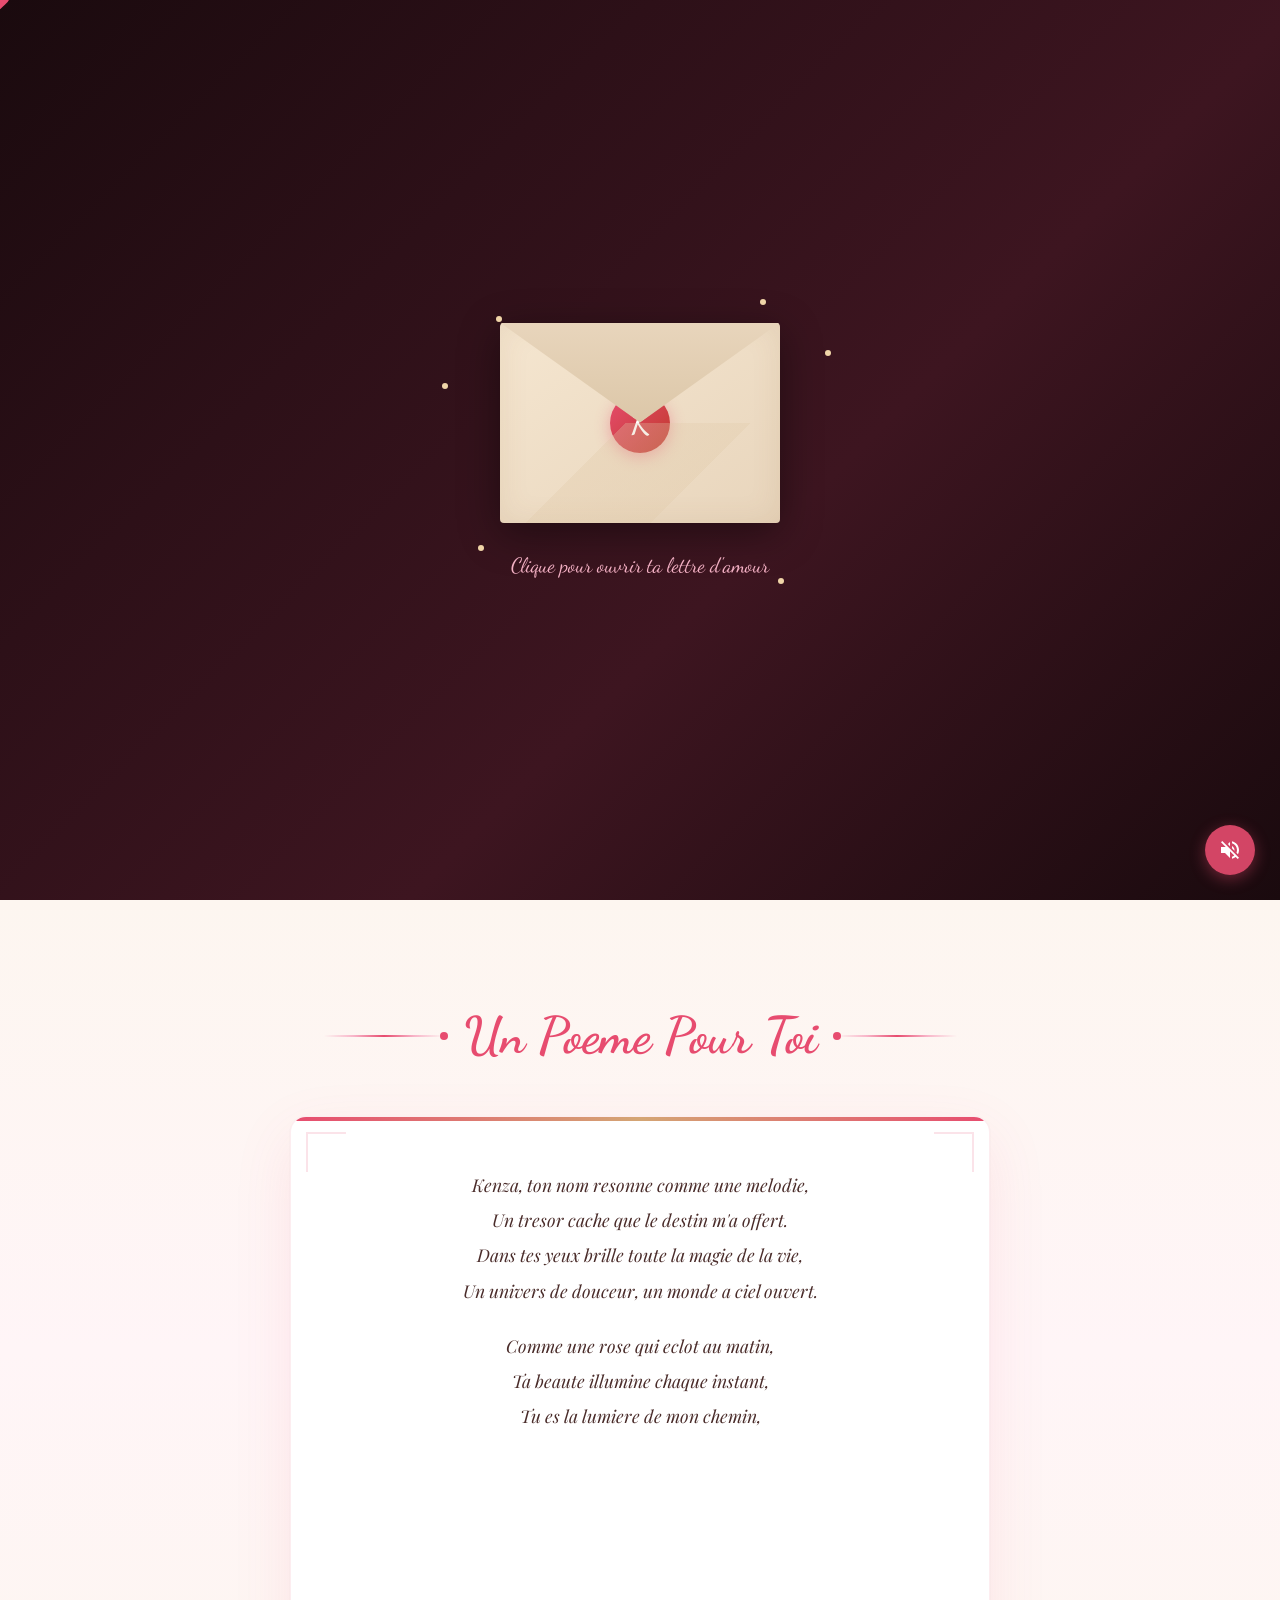
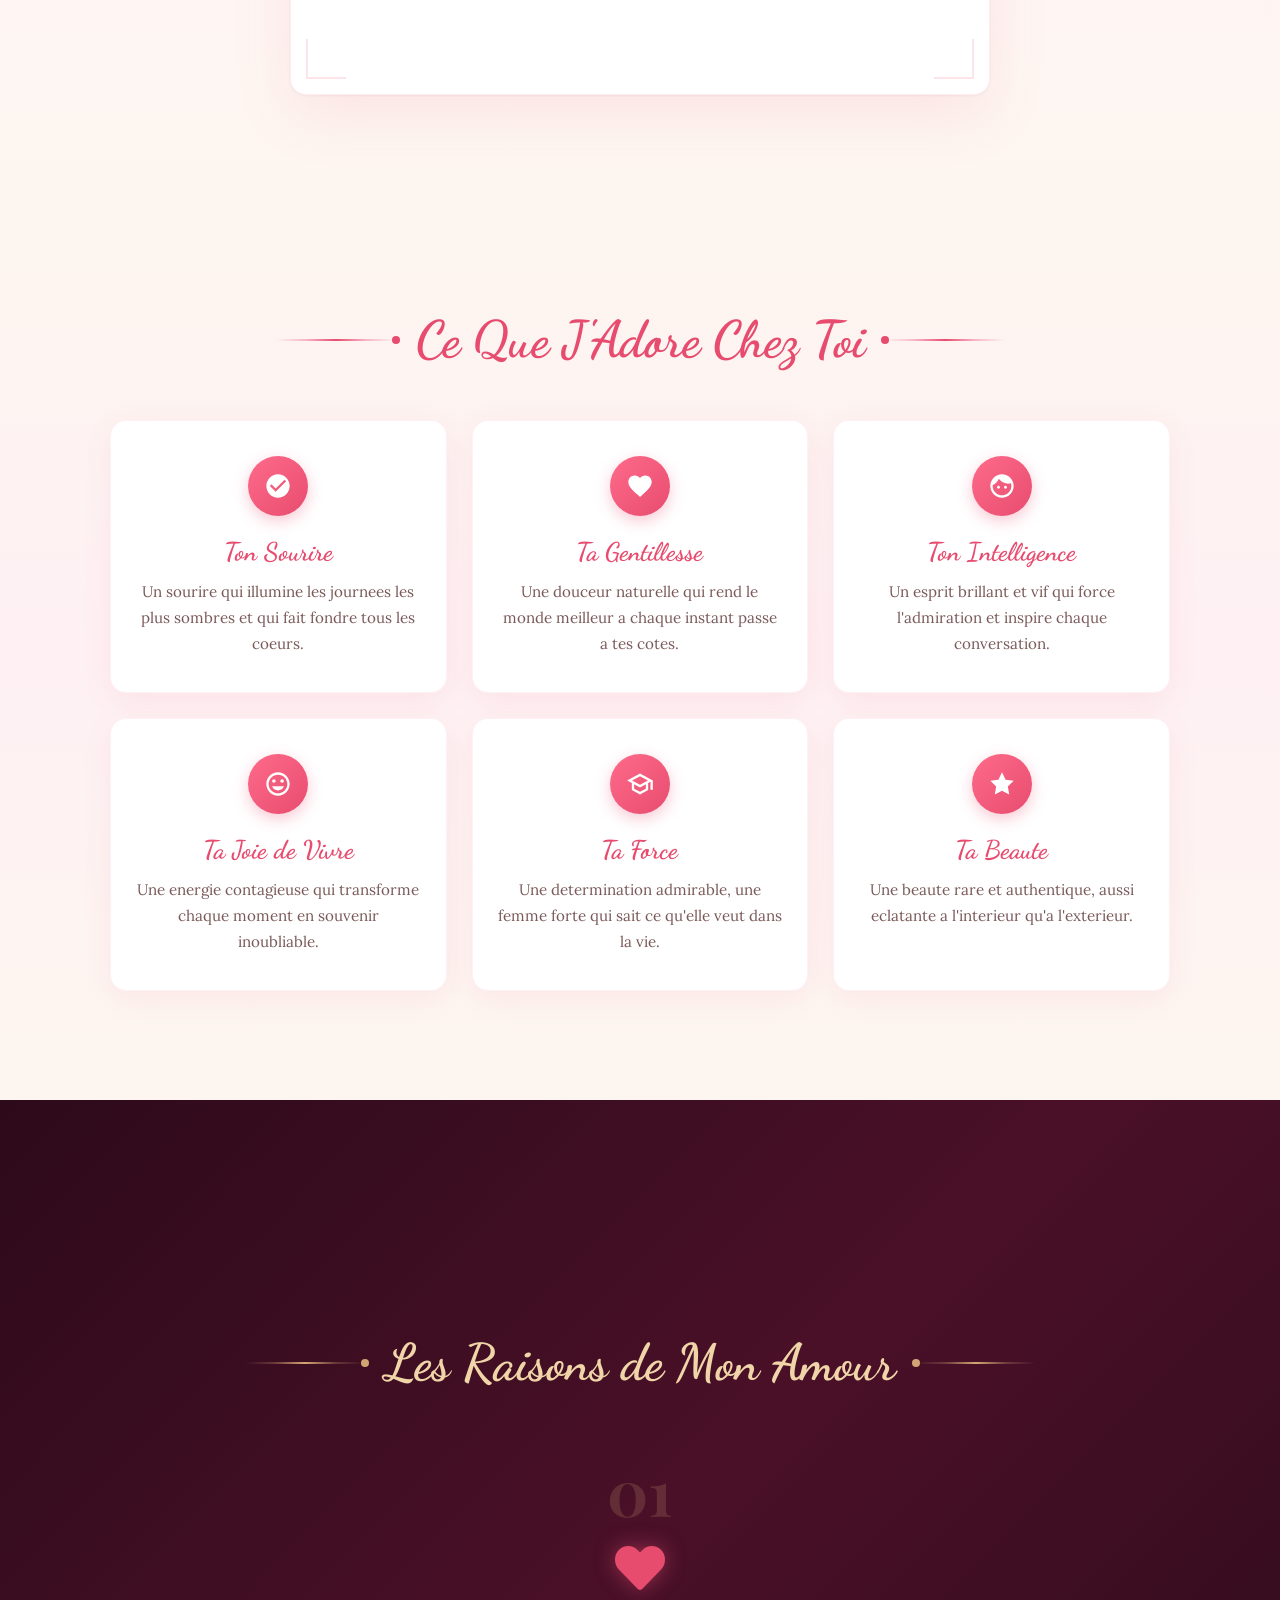
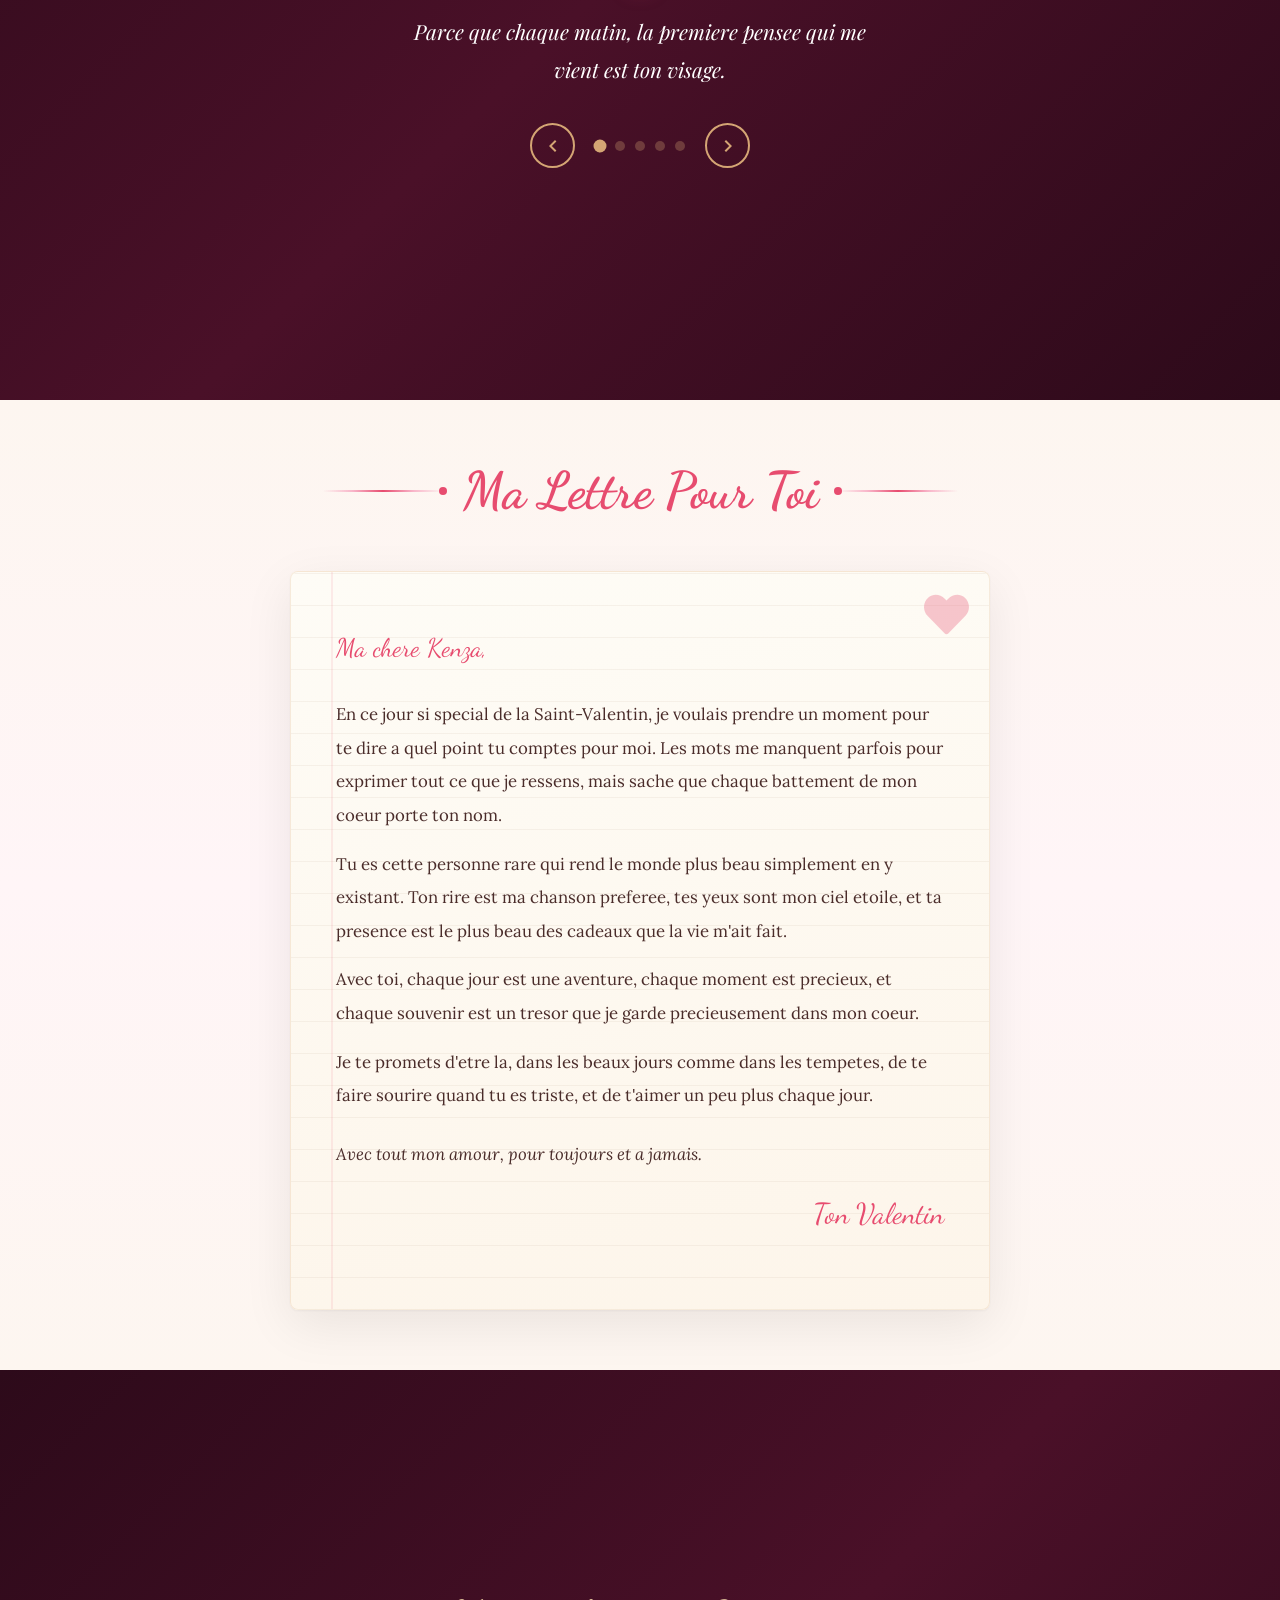
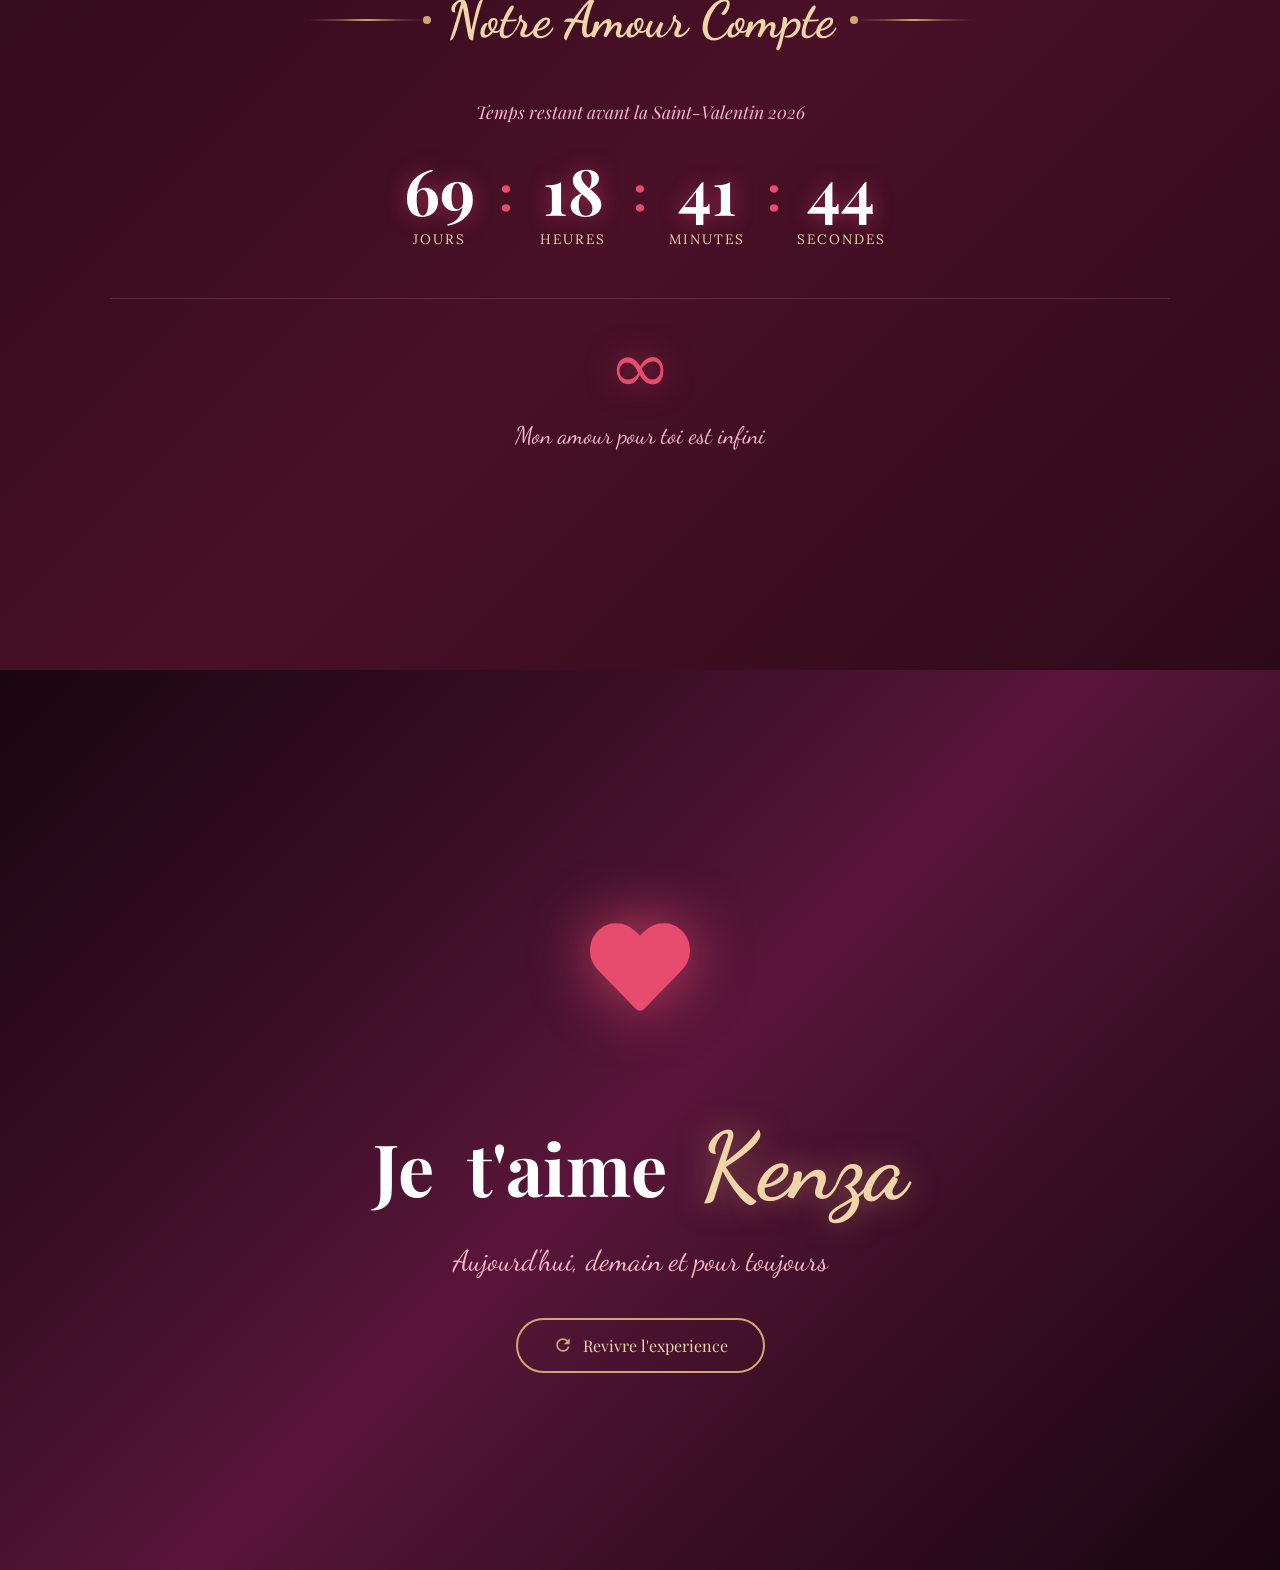
==== index.html @ 22035351 "feat: create Valentine's Day website dedicated to Kenza Complete interactive romantic website with 7" ====
<!DOCTYPE html>
<html lang="fr">
<head>
    <meta charset="UTF-8">
    <meta name="viewport" content="width=device-width, initial-scale=1.0">
    <title>Pour Toi, Kenza - Joyeuse Saint-Valentin</title>
    <link rel="preconnect" href="https://fonts.googleapis.com">
    <link rel="preconnect" href="https://fonts.gstatic.com" crossorigin>
    <link href="https://fonts.googleapis.com/css2?family=Dancing+Script:wght@400;500;600;700&family=Playfair+Display:ital,wght@0,400;0,600;0,700;1,400;1,600&family=Lora:ital,wght@0,400;0,500;1,400;1,500&display=swap" rel="stylesheet">
    <link rel="stylesheet" href="styles.css">
</head>
<body>
    <!-- Curseur coeur personnalise -->
    <div id="cursor-heart" class="cursor-heart"></div>

    <!-- Particules de coeurs flottants -->
    <canvas id="hearts-canvas"></canvas>

    <!-- Petales de roses -->
    <div id="petals-container"></div>

    <!-- Ecran d'ouverture - Enveloppe -->
    <section id="envelope-screen" class="screen active">
        <div class="envelope-wrapper">
            <div class="envelope">
                <div class="envelope-flap"></div>
                <div class="envelope-body">
                    <div class="letter-preview">
                        <span class="letter-k">K</span>
                    </div>
                </div>
            </div>
            <p class="envelope-text">Clique pour ouvrir ta lettre d'amour</p>
            <div class="sparkle-container">
                <div class="sparkle s1"></div>
                <div class="sparkle s2"></div>
                <div class="sparkle s3"></div>
                <div class="sparkle s4"></div>
                <div class="sparkle s5"></div>
                <div class="sparkle s6"></div>
            </div>
        </div>
    </section>

    <!-- Section Hero -->
    <section id="hero" class="screen">
        <div class="hero-overlay"></div>
        <div class="hero-content">
            <div class="heart-frame">
                <div class="heart-border pulse-heart">
                    <svg viewBox="0 0 512 512" class="heart-svg">
                        <path d="M462.3 62.6C407.5 15.9 326 24.3 275.7 76.2L256 96.5l-19.7-20.3C186.1 24.3 104.5 15.9 49.7 62.6c-62.8 53.6-66.1 149.8-9.9 207.9l193.5 199.8c12.5 12.9 32.8 12.9 45.3 0l193.5-199.8c56.3-58.1 53-154.3-9.8-207.9z"/>
                    </svg>
                </div>
            </div>
            <h1 class="hero-title">
                <span class="title-line line-1">Joyeuse</span>
                <span class="title-line line-2">Saint-Valentin</span>
            </h1>
            <h2 class="hero-subtitle shimmer-text">Kenza</h2>
            <p class="hero-date">14 Fevrier</p>
            <div class="scroll-indicator">
                <div class="scroll-arrow"></div>
                <span>Decouvre ton cadeau</span>
            </div>
        </div>
    </section>

    <!-- Section Poeme -->
    <section id="poem" class="screen">
        <div class="section-bg poem-bg"></div>
        <div class="container">
            <div class="section-header">
                <div class="decorative-line left"></div>
                <h2 class="section-title">Un Poeme Pour Toi</h2>
                <div class="decorative-line right"></div>
            </div>
            <div class="poem-card reveal-on-scroll">
                <div class="poem-decoration top-left"></div>
                <div class="poem-decoration top-right"></div>
                <div class="poem-content">
                    <p class="poem-line" data-delay="0">Kenza, ton nom resonne comme une melodie,</p>
                    <p class="poem-line" data-delay="200">Un tresor cache que le destin m'a offert.</p>
                    <p class="poem-line" data-delay="400">Dans tes yeux brille toute la magie de la vie,</p>
                    <p class="poem-line" data-delay="600">Un univers de douceur, un monde a ciel ouvert.</p>
                    <br>
                    <p class="poem-line" data-delay="800">Comme une rose qui eclot au matin,</p>
                    <p class="poem-line" data-delay="1000">Ta beaute illumine chaque instant,</p>
                    <p class="poem-line" data-delay="1200">Tu es la lumiere de mon chemin,</p>
                    <p class="poem-line" data-delay="1400">Mon etoile, mon soleil, mon firmament.</p>
                    <br>
                    <p class="poem-line" data-delay="1600">En ce jour de la Saint-Valentin,</p>
                    <p class="poem-line" data-delay="1800">Je veux te dire avec tout mon coeur :</p>
                    <p class="poem-line" data-delay="2000">Tu es la plus belle de mes destins,</p>
                    <p class="poem-line signature" data-delay="2200">Kenza, tu es mon bonheur.</p>
                </div>
                <div class="poem-decoration bottom-left"></div>
                <div class="poem-decoration bottom-right"></div>
            </div>
        </div>
    </section>

    <!-- Section Qualites -->
    <section id="qualities" class="screen">
        <div class="section-bg qualities-bg"></div>
        <div class="container">
            <div class="section-header">
                <div class="decorative-line left"></div>
                <h2 class="section-title">Ce Que J'Adore Chez Toi</h2>
                <div class="decorative-line right"></div>
            </div>
            <div class="qualities-grid">
                <div class="quality-card reveal-on-scroll" data-delay="0">
                    <div class="quality-icon">
                        <svg viewBox="0 0 24 24"><path d="M12 2C6.48 2 2 6.48 2 12s4.48 10 10 10 10-4.48 10-10S17.52 2 12 2zm-2 15l-5-5 1.41-1.41L10 14.17l7.59-7.59L19 8l-9 9z"/></svg>
                    </div>
                    <h3>Ton Sourire</h3>
                    <p>Un sourire qui illumine les journees les plus sombres et qui fait fondre tous les coeurs.</p>
                </div>
                <div class="quality-card reveal-on-scroll" data-delay="150">
                    <div class="quality-icon">
                        <svg viewBox="0 0 24 24"><path d="M12 21.35l-1.45-1.32C5.4 15.36 2 12.28 2 8.5 2 5.42 4.42 3 7.5 3c1.74 0 3.41.81 4.5 2.09C13.09 3.81 14.76 3 16.5 3 19.58 3 22 5.42 22 8.5c0 3.78-3.4 6.86-8.55 11.54L12 21.35z"/></svg>
                    </div>
                    <h3>Ta Gentillesse</h3>
                    <p>Une douceur naturelle qui rend le monde meilleur a chaque instant passe a tes cotes.</p>
                </div>
                <div class="quality-card reveal-on-scroll" data-delay="300">
                    <div class="quality-icon">
                        <svg viewBox="0 0 24 24"><path d="M9 11.75c-.69 0-1.25.56-1.25 1.25s.56 1.25 1.25 1.25 1.25-.56 1.25-1.25-.56-1.25-1.25-1.25zm6 0c-.69 0-1.25.56-1.25 1.25s.56 1.25 1.25 1.25 1.25-.56 1.25-1.25-.56-1.25-1.25-1.25zM12 2C6.48 2 2 6.48 2 12s4.48 10 10 10 10-4.48 10-10S17.52 2 12 2zm0 18c-4.41 0-8-3.59-8-8 0-.29.02-.58.05-.86 2.36-1.05 4.23-2.98 5.21-5.37C11.07 8.33 14.05 10 17.42 10c.78 0 1.53-.09 2.25-.26.21.71.33 1.47.33 2.26 0 4.41-3.59 8-8 8z"/></svg>
                    </div>
                    <h3>Ton Intelligence</h3>
                    <p>Un esprit brillant et vif qui force l'admiration et inspire chaque conversation.</p>
                </div>
                <div class="quality-card reveal-on-scroll" data-delay="450">
                    <div class="quality-icon">
                        <svg viewBox="0 0 24 24"><path d="M11.99 2C6.47 2 2 6.48 2 12s4.47 10 9.99 10C17.52 22 22 17.52 22 12S17.52 2 11.99 2zM12 20c-4.42 0-8-3.58-8-8s3.58-8 8-8 8 3.58 8 8-3.58 8-8 8zm3.5-9c.83 0 1.5-.67 1.5-1.5S16.33 8 15.5 8 14 8.67 14 9.5s.67 1.5 1.5 1.5zm-7 0c.83 0 1.5-.67 1.5-1.5S9.33 8 8.5 8 7 8.67 7 9.5 7.67 11 8.5 11zm3.5 6.5c2.33 0 4.31-1.46 5.11-3.5H6.89c.8 2.04 2.78 3.5 5.11 3.5z"/></svg>
                    </div>
                    <h3>Ta Joie de Vivre</h3>
                    <p>Une energie contagieuse qui transforme chaque moment en souvenir inoubliable.</p>
                </div>
                <div class="quality-card reveal-on-scroll" data-delay="600">
                    <div class="quality-icon">
                        <svg viewBox="0 0 24 24"><path d="M12 3L1 9l4 2.18v6L12 21l7-3.82v-6l2-1.09V17h2V9L12 3zm6.82 6L12 12.72 5.18 9 12 5.28 18.82 9zM17 15.99l-5 2.73-5-2.73v-3.72L12 15l5-2.73v3.72z"/></svg>
                    </div>
                    <h3>Ta Force</h3>
                    <p>Une determination admirable, une femme forte qui sait ce qu'elle veut dans la vie.</p>
                </div>
                <div class="quality-card reveal-on-scroll" data-delay="750">
                    <div class="quality-icon">
                        <svg viewBox="0 0 24 24"><path d="M12 2l3.09 6.26L22 9.27l-5 4.87 1.18 6.88L12 17.77l-6.18 3.25L7 14.14 2 9.27l6.91-1.01L12 2z"/></svg>
                    </div>
                    <h3>Ta Beaute</h3>
                    <p>Une beaute rare et authentique, aussi eclatante a l'interieur qu'a l'exterieur.</p>
                </div>
            </div>
        </div>
    </section>

    <!-- Section Timeline / Notre Histoire -->
    <section id="timeline" class="screen">
        <div class="section-bg timeline-bg"></div>
        <div class="container">
            <div class="section-header">
                <div class="decorative-line left"></div>
                <h2 class="section-title">Les Raisons de Mon Amour</h2>
                <div class="decorative-line right"></div>
            </div>
            <div class="reasons-carousel">
                <div class="reason-slide active" data-index="0">
                    <div class="reason-number">01</div>
                    <div class="reason-heart">
                        <svg viewBox="0 0 512 512"><path d="M462.3 62.6C407.5 15.9 326 24.3 275.7 76.2L256 96.5l-19.7-20.3C186.1 24.3 104.5 15.9 49.7 62.6c-62.8 53.6-66.1 149.8-9.9 207.9l193.5 199.8c12.5 12.9 32.8 12.9 45.3 0l193.5-199.8c56.3-58.1 53-154.3-9.8-207.9z"/></svg>
                    </div>
                    <p class="reason-text">Parce que chaque matin, la premiere pensee qui me vient est ton visage.</p>
                </div>
                <div class="reason-slide" data-index="1">
                    <div class="reason-number">02</div>
                    <div class="reason-heart">
                        <svg viewBox="0 0 512 512"><path d="M462.3 62.6C407.5 15.9 326 24.3 275.7 76.2L256 96.5l-19.7-20.3C186.1 24.3 104.5 15.9 49.7 62.6c-62.8 53.6-66.1 149.8-9.9 207.9l193.5 199.8c12.5 12.9 32.8 12.9 45.3 0l193.5-199.8c56.3-58.1 53-154.3-9.8-207.9z"/></svg>
                    </div>
                    <p class="reason-text">Parce que ta voix est la plus belle melodie que mes oreilles aient jamais entendue.</p>
                </div>
                <div class="reason-slide" data-index="2">
                    <div class="reason-number">03</div>
                    <div class="reason-heart">
                        <svg viewBox="0 0 512 512"><path d="M462.3 62.6C407.5 15.9 326 24.3 275.7 76.2L256 96.5l-19.7-20.3C186.1 24.3 104.5 15.9 49.7 62.6c-62.8 53.6-66.1 149.8-9.9 207.9l193.5 199.8c12.5 12.9 32.8 12.9 45.3 0l193.5-199.8c56.3-58.1 53-154.3-9.8-207.9z"/></svg>
                    </div>
                    <p class="reason-text">Parce que tu me rends meilleur chaque jour, sans meme le savoir.</p>
                </div>
                <div class="reason-slide" data-index="3">
                    <div class="reason-number">04</div>
                    <div class="reason-heart">
                        <svg viewBox="0 0 512 512"><path d="M462.3 62.6C407.5 15.9 326 24.3 275.7 76.2L256 96.5l-19.7-20.3C186.1 24.3 104.5 15.9 49.7 62.6c-62.8 53.6-66.1 149.8-9.9 207.9l193.5 199.8c12.5 12.9 32.8 12.9 45.3 0l193.5-199.8c56.3-58.1 53-154.3-9.8-207.9z"/></svg>
                    </div>
                    <p class="reason-text">Parce que dans un monde de milliards de personnes, mon coeur t'a choisie, toi.</p>
                </div>
                <div class="reason-slide" data-index="4">
                    <div class="reason-number">05</div>
                    <div class="reason-heart">
                        <svg viewBox="0 0 512 512"><path d="M462.3 62.6C407.5 15.9 326 24.3 275.7 76.2L256 96.5l-19.7-20.3C186.1 24.3 104.5 15.9 49.7 62.6c-62.8 53.6-66.1 149.8-9.9 207.9l193.5 199.8c12.5 12.9 32.8 12.9 45.3 0l193.5-199.8c56.3-58.1 53-154.3-9.8-207.9z"/></svg>
                    </div>
                    <p class="reason-text">Parce que l'eternite ne serait pas assez longue pour t'aimer autant que tu le merites.</p>
                </div>
            </div>
            <div class="carousel-controls">
                <button class="carousel-btn prev" aria-label="Precedent">
                    <svg viewBox="0 0 24 24"><path d="M15.41 7.41L14 6l-6 6 6 6 1.41-1.41L10.83 12z"/></svg>
                </button>
                <div class="carousel-dots">
                    <span class="dot active" data-index="0"></span>
                    <span class="dot" data-index="1"></span>
                    <span class="dot" data-index="2"></span>
                    <span class="dot" data-index="3"></span>
                    <span class="dot" data-index="4"></span>
                </div>
                <button class="carousel-btn next" aria-label="Suivant">
                    <svg viewBox="0 0 24 24"><path d="M10 6L8.59 7.41 13.17 12l-4.58 4.59L10 18l6-6z"/></svg>
                </button>
            </div>
        </div>
    </section>

    <!-- Section Lettre d'amour -->
    <section id="love-letter" class="screen">
        <div class="section-bg letter-bg"></div>
        <div class="container">
            <div class="section-header">
                <div class="decorative-line left"></div>
                <h2 class="section-title">Ma Lettre Pour Toi</h2>
                <div class="decorative-line right"></div>
            </div>
            <div class="letter-card reveal-on-scroll">
                <div class="letter-stamp">
                    <svg viewBox="0 0 512 512"><path d="M462.3 62.6C407.5 15.9 326 24.3 275.7 76.2L256 96.5l-19.7-20.3C186.1 24.3 104.5 15.9 49.7 62.6c-62.8 53.6-66.1 149.8-9.9 207.9l193.5 199.8c12.5 12.9 32.8 12.9 45.3 0l193.5-199.8c56.3-58.1 53-154.3-9.8-207.9z"/></svg>
                </div>
                <div class="letter-content">
                    <p class="letter-greeting">Ma chere Kenza,</p>
                    <p>En ce jour si special de la Saint-Valentin, je voulais prendre un moment pour te dire a quel point tu comptes pour moi. Les mots me manquent parfois pour exprimer tout ce que je ressens, mais sache que chaque battement de mon coeur porte ton nom.</p>
                    <p>Tu es cette personne rare qui rend le monde plus beau simplement en y existant. Ton rire est ma chanson preferee, tes yeux sont mon ciel etoile, et ta presence est le plus beau des cadeaux que la vie m'ait fait.</p>
                    <p>Avec toi, chaque jour est une aventure, chaque moment est precieux, et chaque souvenir est un tresor que je garde precieusement dans mon coeur.</p>
                    <p>Je te promets d'etre la, dans les beaux jours comme dans les tempetes, de te faire sourire quand tu es triste, et de t'aimer un peu plus chaque jour.</p>
                    <p class="letter-closing">Avec tout mon amour, pour toujours et a jamais.</p>
                    <p class="letter-signature">Ton Valentin</p>
                </div>
            </div>
        </div>
    </section>

    <!-- Section Compteur -->
    <section id="countdown" class="screen">
        <div class="section-bg countdown-bg"></div>
        <div class="container">
            <div class="section-header">
                <div class="decorative-line left"></div>
                <h2 class="section-title">Notre Amour Compte</h2>
                <div class="decorative-line right"></div>
            </div>
            <div class="countdown-wrapper reveal-on-scroll">
                <p class="countdown-label">Temps restant avant la Saint-Valentin 2026</p>
                <div class="countdown-timer">
                    <div class="countdown-item">
                        <span class="countdown-value" id="days">00</span>
                        <span class="countdown-unit">Jours</span>
                    </div>
                    <div class="countdown-separator">:</div>
                    <div class="countdown-item">
                        <span class="countdown-value" id="hours">00</span>
                        <span class="countdown-unit">Heures</span>
                    </div>
                    <div class="countdown-separator">:</div>
                    <div class="countdown-item">
                        <span class="countdown-value" id="minutes">00</span>
                        <span class="countdown-unit">Minutes</span>
                    </div>
                    <div class="countdown-separator">:</div>
                    <div class="countdown-item">
                        <span class="countdown-value" id="seconds">00</span>
                        <span class="countdown-unit">Secondes</span>
                    </div>
                </div>
                <div class="infinity-love">
                    <span class="infinity-symbol">&infin;</span>
                    <p>Mon amour pour toi est infini</p>
                </div>
            </div>
        </div>
    </section>

    <!-- Section Message Final -->
    <section id="final" class="screen">
        <div class="section-bg final-bg"></div>
        <div class="container">
            <div class="final-content">
                <div class="giant-heart-animation">
                    <div class="heart-ring ring-1"></div>
                    <div class="heart-ring ring-2"></div>
                    <div class="heart-ring ring-3"></div>
                    <div class="central-heart">
                        <svg viewBox="0 0 512 512"><path d="M462.3 62.6C407.5 15.9 326 24.3 275.7 76.2L256 96.5l-19.7-20.3C186.1 24.3 104.5 15.9 49.7 62.6c-62.8 53.6-66.1 149.8-9.9 207.9l193.5 199.8c12.5 12.9 32.8 12.9 45.3 0l193.5-199.8c56.3-58.1 53-154.3-9.8-207.9z"/></svg>
                    </div>
                </div>
                <h2 class="final-title">
                    <span class="word-by-word">Je</span>
                    <span class="word-by-word">t'aime</span>
                    <span class="word-by-word kenza-name">Kenza</span>
                </h2>
                <p class="final-subtitle">Aujourd'hui, demain et pour toujours</p>
                <button class="restart-btn" id="restart-btn">
                    <svg viewBox="0 0 24 24"><path d="M17.65 6.35C16.2 4.9 14.21 4 12 4c-4.42 0-7.99 3.58-7.99 8s3.57 8 7.99 8c3.73 0 6.84-2.55 7.73-6h-2.08c-.82 2.33-3.04 4-5.65 4-3.31 0-6-2.69-6-6s2.69-6 6-6c1.66 0 3.14.69 4.22 1.78L13 11h7V4l-2.35 2.35z"/></svg>
                    Revivre l'experience
                </button>
            </div>
        </div>
    </section>

    <!-- Navigation laterale -->
    <nav class="side-nav" id="side-nav">
        <a href="#hero" class="nav-dot active" data-section="hero" title="Accueil"></a>
        <a href="#poem" class="nav-dot" data-section="poem" title="Poeme"></a>
        <a href="#qualities" class="nav-dot" data-section="qualities" title="Qualites"></a>
        <a href="#timeline" class="nav-dot" data-section="timeline" title="Raisons"></a>
        <a href="#love-letter" class="nav-dot" data-section="love-letter" title="Lettre"></a>
        <a href="#countdown" class="nav-dot" data-section="countdown" title="Compteur"></a>
        <a href="#final" class="nav-dot" data-section="final" title="Final"></a>
    </nav>

    <!-- Bouton musique -->
    <button class="music-toggle" id="music-toggle" title="Activer/Desactiver la musique">
        <svg class="music-on" viewBox="0 0 24 24"><path d="M3 9v6h4l5 5V4L7 9H3zm13.5 3c0-1.77-1.02-3.29-2.5-4.03v8.05c1.48-.73 2.5-2.25 2.5-4.02zM14 3.23v2.06c2.89.86 5 3.54 5 6.71s-2.11 5.85-5 6.71v2.06c4.01-.91 7-4.49 7-8.77s-2.99-7.86-7-8.77z"/></svg>
        <svg class="music-off" viewBox="0 0 24 24"><path d="M16.5 12c0-1.77-1.02-3.29-2.5-4.03v2.21l2.45 2.45c.03-.2.05-.41.05-.63zm2.5 0c0 .94-.2 1.82-.54 2.64l1.51 1.51C20.63 14.91 21 13.5 21 12c0-4.28-2.99-7.86-7-8.77v2.06c2.89.86 5 3.54 5 6.71zM4.27 3L3 4.27 7.73 9H3v6h4l5 5v-6.73l4.25 4.25c-.67.52-1.42.93-2.25 1.18v2.06c1.38-.31 2.63-.95 3.69-1.81L19.73 21 21 19.73l-9-9L4.27 3zM12 4L9.91 6.09 12 8.18V4z"/></svg>
    </button>

    <script src="script.js"></script>
</body>
</html>
---- styles.css ----
/* ==========================================================================
   SITE SAINT-VALENTIN POUR KENZA
   Variables & Reset
   ========================================================================== */

:root {
    --primary: #e74c6f;
    --primary-dark: #c0392b;
    --primary-light: #ff6b8a;
    --secondary: #f8b4c8;
    --gold: #d4a574;
    --gold-light: #f0d5a8;
    --cream: #fdf6f0;
    --rose-white: #fff5f7;
    --dark: #2c1810;
    --text: #4a2c2a;
    --text-light: #7a5a58;

    --font-script: 'Dancing Script', cursive;
    --font-serif: 'Playfair Display', Georgia, serif;
    --font-body: 'Lora', Georgia, serif;
}

*, *::before, *::after {
    margin: 0;
    padding: 0;
    box-sizing: border-box;
}

html {
    scroll-behavior: smooth;
    font-size: 16px;
    overflow-x: hidden;
}

body {
    font-family: var(--font-body);
    color: var(--text);
    background: var(--cream);
    overflow-x: hidden;
    cursor: none;
}

/* Restaurer le curseur normal sur mobile */
@media (hover: none) {
    body { cursor: auto; }
    .cursor-heart { display: none !important; }
}

/* ==========================================================================
   Curseur Personnalise
   ========================================================================== */

.cursor-heart {
    position: fixed;
    width: 24px;
    height: 24px;
    pointer-events: none;
    z-index: 99999;
    transform: translate(-50%, -50%);
    transition: transform 0.1s ease;
}

.cursor-heart::before {
    content: '';
    position: absolute;
    width: 100%;
    height: 100%;
    background: var(--primary);
    clip-path: path('M12 21.35l-1.45-1.32C5.4 15.36 2 12.28 2 8.5 2 5.42 4.42 3 7.5 3c1.74 0 3.41.81 4.5 2.09C13.09 3.81 14.76 3 16.5 3 19.58 3 22 5.42 22 8.5c0 3.78-3.4 6.86-8.55 11.54L12 21.35z');
    transform: scale(1);
    transition: transform 0.2s ease;
}

body:active .cursor-heart::before {
    transform: scale(1.5);
}

/* ==========================================================================
   Canvas & Particles
   ========================================================================== */

#hearts-canvas {
    position: fixed;
    top: 0;
    left: 0;
    width: 100%;
    height: 100%;
    pointer-events: none;
    z-index: 1;
}

#petals-container {
    position: fixed;
    top: 0;
    left: 0;
    width: 100%;
    height: 100%;
    pointer-events: none;
    z-index: 2;
    overflow: hidden;
}

.petal {
    position: absolute;
    width: 15px;
    height: 15px;
    background: var(--primary-light);
    border-radius: 50% 0 50% 50%;
    opacity: 0.6;
    animation: petalFall linear infinite;
    transform-origin: center center;
}

@keyframes petalFall {
    0% {
        transform: translateY(-10vh) rotate(0deg) scale(1);
        opacity: 0.7;
    }
    50% {
        opacity: 0.5;
    }
    100% {
        transform: translateY(110vh) rotate(720deg) scale(0.3);
        opacity: 0;
    }
}

/* ==========================================================================
   Ecran Commun
   ========================================================================== */

.screen {
    min-height: 100vh;
    position: relative;
    display: flex;
    align-items: center;
    justify-content: center;
    overflow: hidden;
}

.container {
    max-width: 1100px;
    margin: 0 auto;
    padding: 60px 20px;
    position: relative;
    z-index: 5;
    width: 100%;
}

.section-bg {
    position: absolute;
    inset: 0;
    z-index: 0;
}

/* ==========================================================================
   Section Headers
   ========================================================================== */

.section-header {
    display: flex;
    align-items: center;
    justify-content: center;
    gap: 20px;
    margin-bottom: 50px;
}

.section-title {
    font-family: var(--font-script);
    font-size: clamp(2rem, 5vw, 3.2rem);
    color: var(--primary);
    text-align: center;
    white-space: nowrap;
}

.decorative-line {
    flex: 1;
    max-width: 120px;
    height: 2px;
    background: linear-gradient(90deg, transparent, var(--secondary), var(--primary), var(--secondary), transparent);
    position: relative;
}

.decorative-line::after {
    content: '';
    position: absolute;
    top: 50%;
    width: 8px;
    height: 8px;
    background: var(--primary);
    border-radius: 50%;
    transform: translateY(-50%);
}

.decorative-line.left::after { right: -4px; }
.decorative-line.right::after { left: -4px; }

/* ==========================================================================
   Ecran Enveloppe
   ========================================================================== */

#envelope-screen {
    background: linear-gradient(135deg, #1a0a0e 0%, #2d1018 30%, #3d1520 60%, #1a0a0e 100%);
    z-index: 100;
    transition: opacity 0.8s ease, transform 0.8s ease;
}

#envelope-screen.hide {
    opacity: 0;
    transform: scale(1.1);
    pointer-events: none;
}

.envelope-wrapper {
    position: relative;
    cursor: pointer;
    z-index: 5;
}

.envelope {
    width: 280px;
    height: 200px;
    position: relative;
    margin: 0 auto;
    perspective: 800px;
}

.envelope-body {
    width: 100%;
    height: 100%;
    background: linear-gradient(145deg, #f5e6d0, #e8d5bc);
    border-radius: 4px;
    position: relative;
    box-shadow:
        0 10px 40px rgba(0, 0, 0, 0.4),
        inset 0 0 30px rgba(139, 90, 43, 0.1);
    display: flex;
    align-items: center;
    justify-content: center;
    overflow: hidden;
}

.envelope-body::before {
    content: '';
    position: absolute;
    bottom: 0;
    left: 0;
    right: 0;
    height: 50%;
    background: linear-gradient(135deg, transparent 33%, #e0c9a8 33%, #e0c9a8 66%, transparent 66%);
    opacity: 0.3;
}

.envelope-flap {
    position: absolute;
    top: 0;
    left: 0;
    width: 100%;
    height: 50%;
    background: linear-gradient(180deg, #e8d5bc, #dcc7a8);
    clip-path: polygon(0 0, 50% 100%, 100% 0);
    transform-origin: top center;
    transition: transform 0.6s ease;
    z-index: 2;
    box-shadow: 0 2px 10px rgba(0, 0, 0, 0.1);
}

.envelope-wrapper:hover .envelope-flap {
    transform: rotateX(180deg);
}

.letter-preview {
    width: 60px;
    height: 60px;
    background: linear-gradient(135deg, var(--primary), var(--primary-dark));
    border-radius: 50%;
    display: flex;
    align-items: center;
    justify-content: center;
    box-shadow: 0 4px 15px rgba(231, 76, 111, 0.4);
    animation: letterPulse 2s ease-in-out infinite;
}

.letter-k {
    font-family: var(--font-script);
    font-size: 2rem;
    color: white;
    font-weight: 700;
}

@keyframes letterPulse {
    0%, 100% { transform: scale(1); box-shadow: 0 4px 15px rgba(231, 76, 111, 0.4); }
    50% { transform: scale(1.1); box-shadow: 0 4px 25px rgba(231, 76, 111, 0.6); }
}

.envelope-text {
    font-family: var(--font-script);
    color: var(--secondary);
    font-size: 1.3rem;
    text-align: center;
    margin-top: 30px;
    animation: textFloat 3s ease-in-out infinite;
}

@keyframes textFloat {
    0%, 100% { transform: translateY(0); opacity: 0.8; }
    50% { transform: translateY(-8px); opacity: 1; }
}

/* Sparkles autour de l'enveloppe */
.sparkle-container {
    position: absolute;
    inset: -40px;
    pointer-events: none;
}

.sparkle {
    position: absolute;
    width: 6px;
    height: 6px;
    background: var(--gold-light);
    border-radius: 50%;
    animation: sparkle 2s ease-in-out infinite;
}

.sparkle.s1 { top: 10%; left: 10%; animation-delay: 0s; }
.sparkle.s2 { top: 5%; right: 15%; animation-delay: 0.3s; }
.sparkle.s3 { bottom: 20%; left: 5%; animation-delay: 0.6s; }
.sparkle.s4 { bottom: 10%; right: 10%; animation-delay: 0.9s; }
.sparkle.s5 { top: 30%; left: -5%; animation-delay: 1.2s; }
.sparkle.s6 { top: 20%; right: -3%; animation-delay: 1.5s; }

@keyframes sparkle {
    0%, 100% { opacity: 0; transform: scale(0); }
    50% { opacity: 1; transform: scale(1.5); }
}

/* ==========================================================================
   Section Hero
   ========================================================================== */

#hero {
    background: linear-gradient(135deg, #2d0a1a 0%, #4a1028 30%, #6b1535 50%, #4a1028 70%, #2d0a1a 100%);
    display: none;
}

#hero.active {
    display: flex;
}

.hero-overlay {
    position: absolute;
    inset: 0;
    background:
        radial-gradient(ellipse at 20% 50%, rgba(231, 76, 111, 0.15) 0%, transparent 60%),
        radial-gradient(ellipse at 80% 50%, rgba(248, 180, 200, 0.1) 0%, transparent 60%),
        radial-gradient(ellipse at 50% 100%, rgba(212, 165, 116, 0.1) 0%, transparent 50%);
}

.hero-content {
    text-align: center;
    position: relative;
    z-index: 5;
    padding: 20px;
}

.heart-frame {
    margin-bottom: 30px;
}

.heart-border {
    width: 100px;
    height: 100px;
    margin: 0 auto;
    animation: heartBeat 1.5s ease-in-out infinite;
}

.heart-svg {
    width: 100%;
    height: 100%;
    fill: var(--primary);
    filter: drop-shadow(0 0 20px rgba(231, 76, 111, 0.6));
}

@keyframes heartBeat {
    0%, 100% { transform: scale(1); }
    15% { transform: scale(1.15); }
    30% { transform: scale(1); }
    45% { transform: scale(1.1); }
    60% { transform: scale(1); }
}

.hero-title {
    font-family: var(--font-serif);
    margin-bottom: 15px;
}

.title-line {
    display: block;
    color: white;
    opacity: 0;
    animation: fadeSlideUp 1s ease forwards;
}

.line-1 {
    font-size: clamp(1.8rem, 5vw, 3rem);
    font-weight: 400;
    font-style: italic;
    letter-spacing: 3px;
    animation-delay: 0.3s;
}

.line-2 {
    font-size: clamp(2.5rem, 7vw, 4.5rem);
    font-weight: 700;
    background: linear-gradient(135deg, #fff, #ffd4e0, #fff);
    -webkit-background-clip: text;
    -webkit-text-fill-color: transparent;
    background-clip: text;
    animation-delay: 0.6s;
}

@keyframes fadeSlideUp {
    0% { opacity: 0; transform: translateY(30px); }
    100% { opacity: 1; transform: translateY(0); }
}

.hero-subtitle {
    font-family: var(--font-script);
    font-size: clamp(3rem, 8vw, 5.5rem);
    color: var(--gold-light);
    margin-bottom: 10px;
    opacity: 0;
    animation: fadeSlideUp 1s ease 0.9s forwards;
    text-shadow: 0 0 30px rgba(212, 165, 116, 0.5);
}

.shimmer-text {
    background: linear-gradient(
        120deg,
        var(--gold) 0%,
        var(--gold-light) 20%,
        #fff 40%,
        var(--gold-light) 60%,
        var(--gold) 80%,
        var(--gold-light) 100%
    );
    background-size: 200% 100%;
    -webkit-background-clip: text;
    -webkit-text-fill-color: transparent;
    background-clip: text;
    animation: fadeSlideUp 1s ease 0.9s forwards, shimmer 3s linear infinite 1.9s;
}

@keyframes shimmer {
    0% { background-position: 200% 0; }
    100% { background-position: -200% 0; }
}

.hero-date {
    font-family: var(--font-serif);
    font-size: 1.1rem;
    color: var(--secondary);
    letter-spacing: 5px;
    text-transform: uppercase;
    opacity: 0;
    animation: fadeSlideUp 1s ease 1.2s forwards;
}

.scroll-indicator {
    margin-top: 50px;
    opacity: 0;
    animation: fadeSlideUp 1s ease 1.5s forwards;
}

.scroll-arrow {
    width: 30px;
    height: 30px;
    border-right: 2px solid var(--secondary);
    border-bottom: 2px solid var(--secondary);
    transform: rotate(45deg);
    margin: 0 auto 15px;
    animation: scrollBounce 2s ease-in-out infinite;
}

@keyframes scrollBounce {
    0%, 100% { transform: rotate(45deg) translateY(0); opacity: 0.5; }
    50% { transform: rotate(45deg) translateY(10px); opacity: 1; }
}

.scroll-indicator span {
    font-family: var(--font-script);
    color: var(--secondary);
    font-size: 1.1rem;
    opacity: 0.7;
}

/* ==========================================================================
   Section Poeme
   ========================================================================== */

#poem {
    background: linear-gradient(180deg, var(--cream) 0%, var(--rose-white) 50%, var(--cream) 100%);
}

.poem-card {
    max-width: 700px;
    margin: 0 auto;
    background: white;
    border-radius: 16px;
    padding: 50px 40px;
    position: relative;
    box-shadow:
        0 20px 60px rgba(231, 76, 111, 0.1),
        0 1px 3px rgba(0, 0, 0, 0.05);
    border: 1px solid rgba(231, 76, 111, 0.1);
    overflow: hidden;
}

.poem-card::before {
    content: '';
    position: absolute;
    top: 0;
    left: 0;
    right: 0;
    height: 4px;
    background: linear-gradient(90deg, var(--primary), var(--gold), var(--primary));
}

.poem-decoration {
    position: absolute;
    width: 60px;
    height: 60px;
    opacity: 0.15;
}

.poem-decoration::before, .poem-decoration::after {
    content: '';
    position: absolute;
    background: var(--primary);
}

.poem-decoration.top-left { top: 15px; left: 15px; }
.poem-decoration.top-right { top: 15px; right: 15px; transform: scaleX(-1); }
.poem-decoration.bottom-left { bottom: 15px; left: 15px; transform: scaleY(-1); }
.poem-decoration.bottom-right { bottom: 15px; right: 15px; transform: scale(-1); }

.poem-decoration::before {
    width: 40px;
    height: 2px;
    top: 0;
    left: 0;
}

.poem-decoration::after {
    width: 2px;
    height: 40px;
    top: 0;
    left: 0;
}

.poem-content {
    text-align: center;
}

.poem-line {
    font-family: var(--font-serif);
    font-size: 1.1rem;
    line-height: 2;
    color: var(--text);
    font-style: italic;
    opacity: 0;
    transform: translateY(15px);
    transition: opacity 0.8s ease, transform 0.8s ease;
}

.poem-line.visible {
    opacity: 1;
    transform: translateY(0);
}

.poem-line.signature {
    font-family: var(--font-script);
    font-size: 1.4rem;
    color: var(--primary);
    font-style: normal;
    margin-top: 5px;
}

/* ==========================================================================
   Section Qualites
   ========================================================================== */

#qualities {
    background: linear-gradient(180deg, var(--cream) 0%, #fef0f3 50%, var(--cream) 100%);
}

.qualities-grid {
    display: grid;
    grid-template-columns: repeat(auto-fit, minmax(300px, 1fr));
    gap: 25px;
}

.quality-card {
    background: white;
    border-radius: 16px;
    padding: 35px 25px;
    text-align: center;
    position: relative;
    overflow: hidden;
    box-shadow: 0 8px 30px rgba(231, 76, 111, 0.08);
    border: 1px solid rgba(231, 76, 111, 0.08);
    transition: transform 0.4s ease, box-shadow 0.4s ease;
    opacity: 0;
    transform: translateY(30px);
}

.quality-card.visible {
    opacity: 1;
    transform: translateY(0);
}

.quality-card:hover {
    transform: translateY(-8px);
    box-shadow: 0 15px 40px rgba(231, 76, 111, 0.15);
}

.quality-card::before {
    content: '';
    position: absolute;
    top: 0;
    left: 0;
    right: 0;
    height: 3px;
    background: linear-gradient(90deg, var(--primary), var(--gold));
    transform: scaleX(0);
    transition: transform 0.4s ease;
}

.quality-card:hover::before {
    transform: scaleX(1);
}

.quality-icon {
    width: 60px;
    height: 60px;
    margin: 0 auto 20px;
    background: linear-gradient(135deg, var(--primary-light), var(--primary));
    border-radius: 50%;
    display: flex;
    align-items: center;
    justify-content: center;
    box-shadow: 0 5px 15px rgba(231, 76, 111, 0.3);
}

.quality-icon svg {
    width: 28px;
    height: 28px;
    fill: white;
}

.quality-card h3 {
    font-family: var(--font-script);
    font-size: 1.6rem;
    color: var(--primary);
    margin-bottom: 12px;
}

.quality-card p {
    font-size: 0.95rem;
    line-height: 1.7;
    color: var(--text-light);
}

/* ==========================================================================
   Section Carousel / Raisons
   ========================================================================== */

#timeline {
    background: linear-gradient(135deg, #2d0a1a 0%, #4a1028 50%, #2d0a1a 100%);
}

#timeline .section-title {
    color: var(--gold-light);
}

#timeline .decorative-line {
    background: linear-gradient(90deg, transparent, rgba(212, 165, 116, 0.3), var(--gold), rgba(212, 165, 116, 0.3), transparent);
}

#timeline .decorative-line::after {
    background: var(--gold);
}

.reasons-carousel {
    position: relative;
    max-width: 600px;
    margin: 0 auto 30px;
    min-height: 250px;
}

.reason-slide {
    position: absolute;
    inset: 0;
    display: flex;
    flex-direction: column;
    align-items: center;
    justify-content: center;
    text-align: center;
    padding: 30px;
    opacity: 0;
    transform: translateX(60px);
    transition: opacity 0.6s ease, transform 0.6s ease;
    pointer-events: none;
}

.reason-slide.active {
    opacity: 1;
    transform: translateX(0);
    pointer-events: auto;
}

.reason-slide.exit-left {
    opacity: 0;
    transform: translateX(-60px);
}

.reason-number {
    font-family: var(--font-serif);
    font-size: 4rem;
    font-weight: 700;
    color: rgba(212, 165, 116, 0.2);
    margin-bottom: 10px;
}

.reason-heart {
    width: 50px;
    height: 50px;
    margin-bottom: 20px;
    animation: heartBeat 1.5s ease-in-out infinite;
}

.reason-heart svg {
    width: 100%;
    height: 100%;
    fill: var(--primary);
    filter: drop-shadow(0 0 10px rgba(231, 76, 111, 0.5));
}

.reason-text {
    font-family: var(--font-serif);
    font-size: 1.3rem;
    color: white;
    font-style: italic;
    line-height: 1.8;
    max-width: 500px;
}

.carousel-controls {
    display: flex;
    align-items: center;
    justify-content: center;
    gap: 20px;
}

.carousel-btn {
    width: 45px;
    height: 45px;
    border: 2px solid var(--gold);
    background: transparent;
    border-radius: 50%;
    display: flex;
    align-items: center;
    justify-content: center;
    cursor: pointer;
    transition: all 0.3s ease;
}

.carousel-btn svg {
    width: 24px;
    height: 24px;
    fill: var(--gold);
}

.carousel-btn:hover {
    background: var(--gold);
}

.carousel-btn:hover svg {
    fill: var(--dark);
}

.carousel-dots {
    display: flex;
    gap: 10px;
}

.dot {
    width: 10px;
    height: 10px;
    border-radius: 50%;
    background: rgba(212, 165, 116, 0.3);
    cursor: pointer;
    transition: all 0.3s ease;
}

.dot.active {
    background: var(--gold);
    transform: scale(1.3);
}

/* ==========================================================================
   Section Lettre d'Amour
   ========================================================================== */

#love-letter {
    background: linear-gradient(180deg, var(--cream) 0%, var(--rose-white) 50%, var(--cream) 100%);
}

.letter-card {
    max-width: 700px;
    margin: 0 auto;
    background: linear-gradient(170deg, #fefcf6, #fdf5ea);
    border-radius: 8px;
    padding: 50px 45px;
    position: relative;
    box-shadow:
        0 15px 50px rgba(0, 0, 0, 0.08),
        0 1px 3px rgba(0, 0, 0, 0.05);
    border: 1px solid rgba(212, 165, 116, 0.2);
    opacity: 0;
    transform: translateY(30px);
    transition: opacity 0.8s ease, transform 0.8s ease;
}

.letter-card.visible {
    opacity: 1;
    transform: translateY(0);
}

/* Effet papier ancien */
.letter-card::before {
    content: '';
    position: absolute;
    inset: 0;
    border-radius: 8px;
    background:
        repeating-linear-gradient(
            0deg,
            transparent,
            transparent 31px,
            rgba(200, 180, 160, 0.15) 31px,
            rgba(200, 180, 160, 0.15) 32px
        );
    pointer-events: none;
}

.letter-card::after {
    content: '';
    position: absolute;
    top: 0;
    left: 40px;
    width: 2px;
    height: 100%;
    background: rgba(231, 76, 111, 0.1);
}

.letter-stamp {
    position: absolute;
    top: 20px;
    right: 20px;
    width: 45px;
    height: 45px;
    opacity: 0.3;
}

.letter-stamp svg {
    width: 100%;
    height: 100%;
    fill: var(--primary);
}

.letter-content {
    position: relative;
    z-index: 2;
}

.letter-content p {
    font-family: var(--font-body);
    font-size: 1.05rem;
    line-height: 2;
    color: var(--text);
    margin-bottom: 15px;
}

.letter-greeting {
    font-family: var(--font-script) !important;
    font-size: 1.6rem !important;
    color: var(--primary) !important;
    margin-bottom: 25px !important;
}

.letter-closing {
    font-style: italic;
    margin-top: 25px !important;
}

.letter-signature {
    font-family: var(--font-script) !important;
    font-size: 1.8rem !important;
    color: var(--primary) !important;
    text-align: right;
    margin-top: 10px !important;
}

/* ==========================================================================
   Section Compteur
   ========================================================================== */

#countdown {
    background: linear-gradient(135deg, #2d0a1a 0%, #4a1028 50%, #2d0a1a 100%);
}

#countdown .section-title {
    color: var(--gold-light);
}

#countdown .decorative-line {
    background: linear-gradient(90deg, transparent, rgba(212, 165, 116, 0.3), var(--gold), rgba(212, 165, 116, 0.3), transparent);
}

#countdown .decorative-line::after {
    background: var(--gold);
}

.countdown-wrapper {
    text-align: center;
    opacity: 0;
    transform: translateY(30px);
    transition: opacity 0.8s ease, transform 0.8s ease;
}

.countdown-wrapper.visible {
    opacity: 1;
    transform: translateY(0);
}

.countdown-label {
    font-family: var(--font-serif);
    font-size: 1.1rem;
    color: var(--secondary);
    margin-bottom: 35px;
    font-style: italic;
}

.countdown-timer {
    display: flex;
    align-items: center;
    justify-content: center;
    gap: 15px;
    flex-wrap: wrap;
    margin-bottom: 50px;
}

.countdown-item {
    display: flex;
    flex-direction: column;
    align-items: center;
    min-width: 90px;
}

.countdown-value {
    font-family: var(--font-serif);
    font-size: clamp(2.5rem, 6vw, 4rem);
    font-weight: 700;
    color: white;
    line-height: 1;
    text-shadow: 0 0 20px rgba(231, 76, 111, 0.5);
    margin-bottom: 8px;
}

.countdown-unit {
    font-family: var(--font-body);
    font-size: 0.85rem;
    color: var(--gold-light);
    text-transform: uppercase;
    letter-spacing: 2px;
}

.countdown-separator {
    font-family: var(--font-serif);
    font-size: 3rem;
    color: var(--primary);
    font-weight: 700;
    animation: blink 1s step-end infinite;
    margin-bottom: 25px;
}

@keyframes blink {
    0%, 100% { opacity: 1; }
    50% { opacity: 0.3; }
}

.infinity-love {
    padding-top: 30px;
    border-top: 1px solid rgba(212, 165, 116, 0.2);
}

.infinity-symbol {
    font-size: 4rem;
    color: var(--primary);
    display: block;
    margin-bottom: 10px;
    animation: infinityPulse 3s ease-in-out infinite;
    text-shadow: 0 0 30px rgba(231, 76, 111, 0.5);
}

@keyframes infinityPulse {
    0%, 100% { transform: scale(1); opacity: 0.8; }
    50% { transform: scale(1.15); opacity: 1; }
}

.infinity-love p {
    font-family: var(--font-script);
    font-size: 1.5rem;
    color: var(--secondary);
}

/* ==========================================================================
   Section Finale
   ========================================================================== */

#final {
    background: linear-gradient(135deg, #1a0510 0%, #3a0f25 30%, #5a153a 50%, #3a0f25 70%, #1a0510 100%);
    min-height: 100vh;
}

.final-content {
    text-align: center;
    position: relative;
    z-index: 5;
}

.giant-heart-animation {
    position: relative;
    width: 200px;
    height: 200px;
    margin: 0 auto 40px;
}

.heart-ring {
    position: absolute;
    inset: 0;
    border: 2px solid var(--primary);
    border-radius: 50%;
    opacity: 0;
    animation: heartRing 3s ease-out infinite;
}

.ring-1 { animation-delay: 0s; }
.ring-2 { animation-delay: 1s; }
.ring-3 { animation-delay: 2s; }

@keyframes heartRing {
    0% { transform: scale(0.5); opacity: 0.8; }
    100% { transform: scale(2); opacity: 0; }
}

.central-heart {
    position: absolute;
    top: 50%;
    left: 50%;
    transform: translate(-50%, -50%);
    width: 100px;
    height: 100px;
    animation: heartBeat 1.5s ease-in-out infinite;
}

.central-heart svg {
    width: 100%;
    height: 100%;
    fill: var(--primary);
    filter: drop-shadow(0 0 30px rgba(231, 76, 111, 0.8));
}

.final-title {
    font-family: var(--font-serif);
    font-size: clamp(2.5rem, 7vw, 4.5rem);
    color: white;
    margin-bottom: 15px;
    line-height: 1.3;
}

.word-by-word {
    display: inline-block;
    opacity: 0;
    transform: translateY(20px);
    animation: wordAppear 0.8s ease forwards;
    margin: 0 8px;
}

.word-by-word:nth-child(1) { animation-delay: 0.5s; }
.word-by-word:nth-child(2) { animation-delay: 1s; }
.word-by-word:nth-child(3) { animation-delay: 1.5s; }

.kenza-name {
    font-family: var(--font-script);
    color: var(--gold-light);
    font-size: 1.3em;
    text-shadow: 0 0 30px rgba(212, 165, 116, 0.5);
}

@keyframes wordAppear {
    0% { opacity: 0; transform: translateY(20px) scale(0.8); }
    100% { opacity: 1; transform: translateY(0) scale(1); }
}

.final-subtitle {
    font-family: var(--font-script);
    font-size: clamp(1.2rem, 3vw, 1.8rem);
    color: var(--secondary);
    opacity: 0;
    animation: fadeSlideUp 1s ease 2.2s forwards;
    margin-bottom: 40px;
}

.restart-btn {
    display: inline-flex;
    align-items: center;
    gap: 10px;
    padding: 15px 35px;
    background: transparent;
    border: 2px solid var(--gold);
    color: var(--gold-light);
    font-family: var(--font-serif);
    font-size: 1rem;
    border-radius: 50px;
    cursor: pointer;
    transition: all 0.4s ease;
    opacity: 0;
    animation: fadeSlideUp 1s ease 2.8s forwards;
}

.restart-btn svg {
    width: 20px;
    height: 20px;
    fill: var(--gold);
    transition: transform 0.4s ease;
}

.restart-btn:hover {
    background: var(--gold);
    color: var(--dark);
}

.restart-btn:hover svg {
    fill: var(--dark);
    transform: rotate(360deg);
}

/* ==========================================================================
   Navigation Laterale
   ========================================================================== */

.side-nav {
    position: fixed;
    right: 20px;
    top: 50%;
    transform: translateY(-50%);
    z-index: 1000;
    display: flex;
    flex-direction: column;
    gap: 12px;
    opacity: 0;
    transition: opacity 0.5s ease;
}

.side-nav.visible {
    opacity: 1;
}

.nav-dot {
    width: 12px;
    height: 12px;
    border-radius: 50%;
    background: rgba(255, 255, 255, 0.3);
    border: 2px solid rgba(255, 255, 255, 0.5);
    transition: all 0.3s ease;
    text-decoration: none;
    position: relative;
}

.nav-dot::before {
    content: attr(title);
    position: absolute;
    right: 25px;
    top: 50%;
    transform: translateY(-50%);
    font-family: var(--font-body);
    font-size: 0.75rem;
    color: white;
    background: rgba(0, 0, 0, 0.7);
    padding: 4px 10px;
    border-radius: 4px;
    white-space: nowrap;
    opacity: 0;
    pointer-events: none;
    transition: opacity 0.3s ease;
}

.nav-dot:hover::before {
    opacity: 1;
}

.nav-dot.active {
    background: var(--primary);
    border-color: var(--primary);
    transform: scale(1.3);
    box-shadow: 0 0 10px rgba(231, 76, 111, 0.5);
}

/* ==========================================================================
   Bouton Musique
   ========================================================================== */

.music-toggle {
    position: fixed;
    bottom: 25px;
    right: 25px;
    width: 50px;
    height: 50px;
    border-radius: 50%;
    background: rgba(231, 76, 111, 0.9);
    border: none;
    cursor: pointer;
    z-index: 1000;
    display: flex;
    align-items: center;
    justify-content: center;
    box-shadow: 0 4px 15px rgba(231, 76, 111, 0.4);
    transition: all 0.3s ease;
}

.music-toggle:hover {
    transform: scale(1.1);
    box-shadow: 0 6px 20px rgba(231, 76, 111, 0.6);
}

.music-toggle svg {
    width: 24px;
    height: 24px;
    fill: white;
}

.music-toggle .music-off {
    display: none;
}

.music-toggle.muted .music-on {
    display: none;
}

.music-toggle.muted .music-off {
    display: block;
}

/* ==========================================================================
   Reveal on Scroll
   ========================================================================== */

.reveal-on-scroll {
    opacity: 0;
    transform: translateY(30px);
    transition: opacity 0.8s ease, transform 0.8s ease;
}

.reveal-on-scroll.visible {
    opacity: 1;
    transform: translateY(0);
}

/* ==========================================================================
   Responsive
   ========================================================================== */

@media (max-width: 768px) {
    .container {
        padding: 40px 15px;
    }

    .section-header {
        flex-wrap: wrap;
        gap: 10px;
    }

    .section-title {
        white-space: normal;
    }

    .decorative-line {
        max-width: 60px;
    }

    .poem-card {
        padding: 35px 25px;
    }

    .poem-line {
        font-size: 0.95rem;
    }

    .qualities-grid {
        grid-template-columns: 1fr;
        gap: 20px;
    }

    .letter-card {
        padding: 35px 25px;
    }

    .letter-card::after {
        left: 25px;
    }

    .countdown-item {
        min-width: 70px;
    }

    .countdown-separator {
        font-size: 2rem;
    }

    .side-nav {
        right: 10px;
    }

    .nav-dot {
        width: 10px;
        height: 10px;
    }

    .envelope {
        width: 220px;
        height: 160px;
    }

    .reasons-carousel {
        min-height: 280px;
    }

    .reason-text {
        font-size: 1.1rem;
    }

    .music-toggle {
        bottom: 15px;
        right: 15px;
        width: 42px;
        height: 42px;
    }
}

@media (max-width: 480px) {
    .hero-subtitle {
        font-size: 2.5rem;
    }

    .countdown-timer {
        gap: 10px;
    }

    .countdown-value {
        font-size: 2rem;
    }

    .giant-heart-animation {
        width: 150px;
        height: 150px;
    }

    .central-heart {
        width: 70px;
        height: 70px;
    }
}

/* ==========================================================================
   Animations utilitaires
   ========================================================================== */

@keyframes float {
    0%, 100% { transform: translateY(0); }
    50% { transform: translateY(-15px); }
}

@keyframes glow {
    0%, 100% { filter: brightness(1); }
    50% { filter: brightness(1.3); }
}

/* Prefers reduced motion */
@media (prefers-reduced-motion: reduce) {
    *, *::before, *::after {
        animation-duration: 0.01ms !important;
        animation-iteration-count: 1 !important;
        transition-duration: 0.01ms !important;
    }

    .petal,
    .sparkle,
    .heart-ring {
        display: none;
    }
}
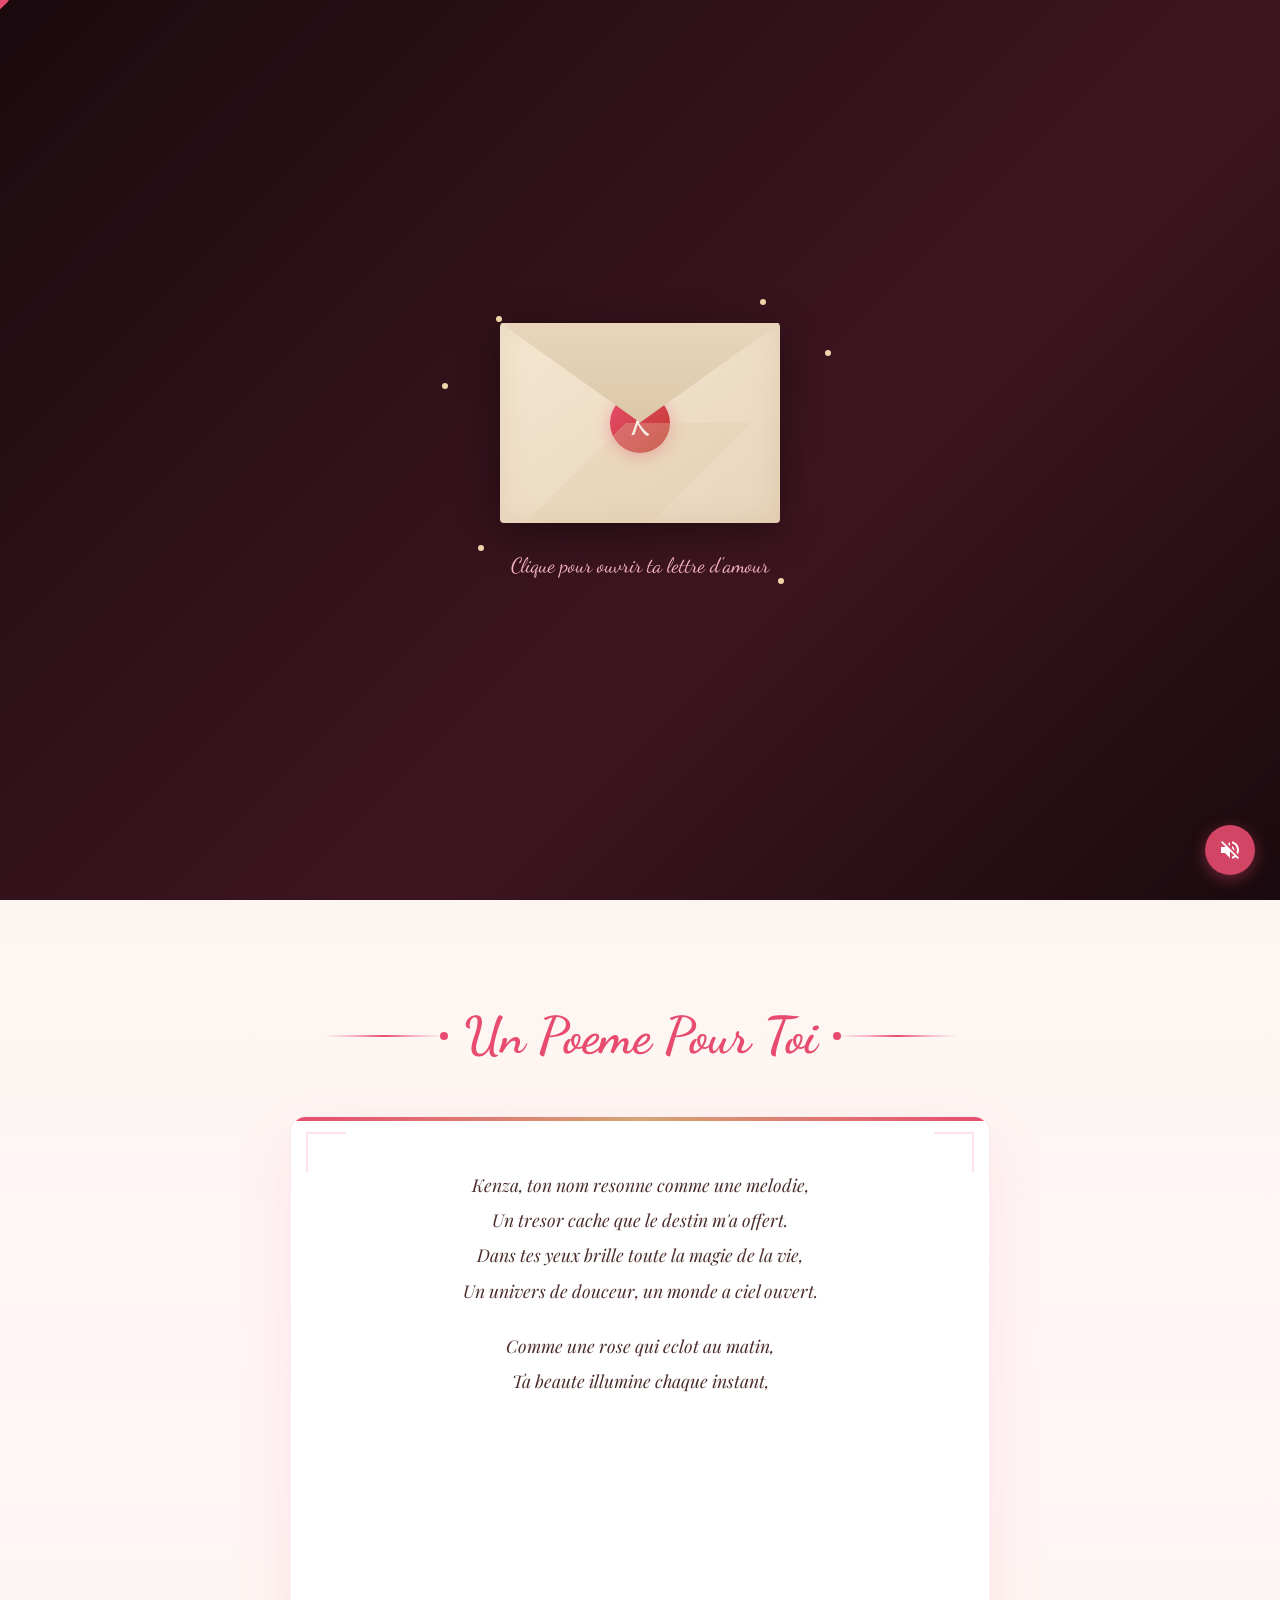
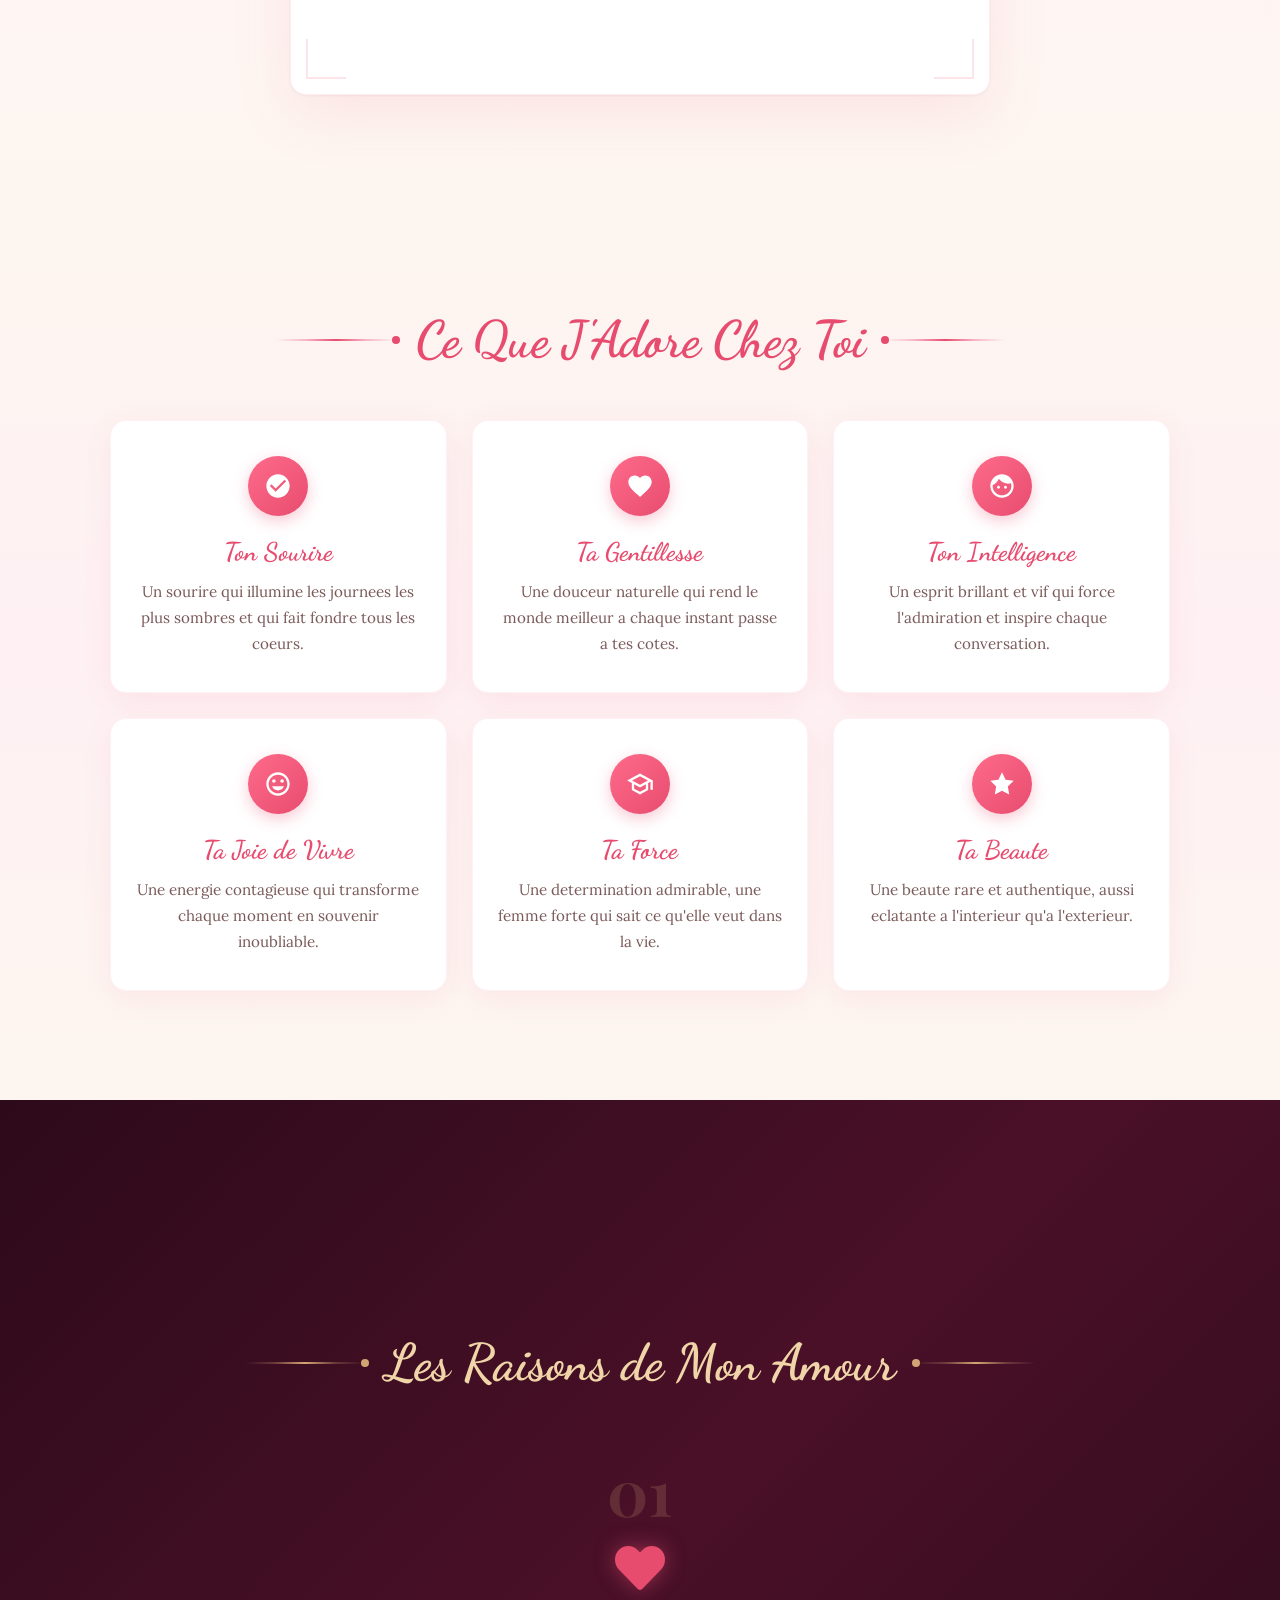
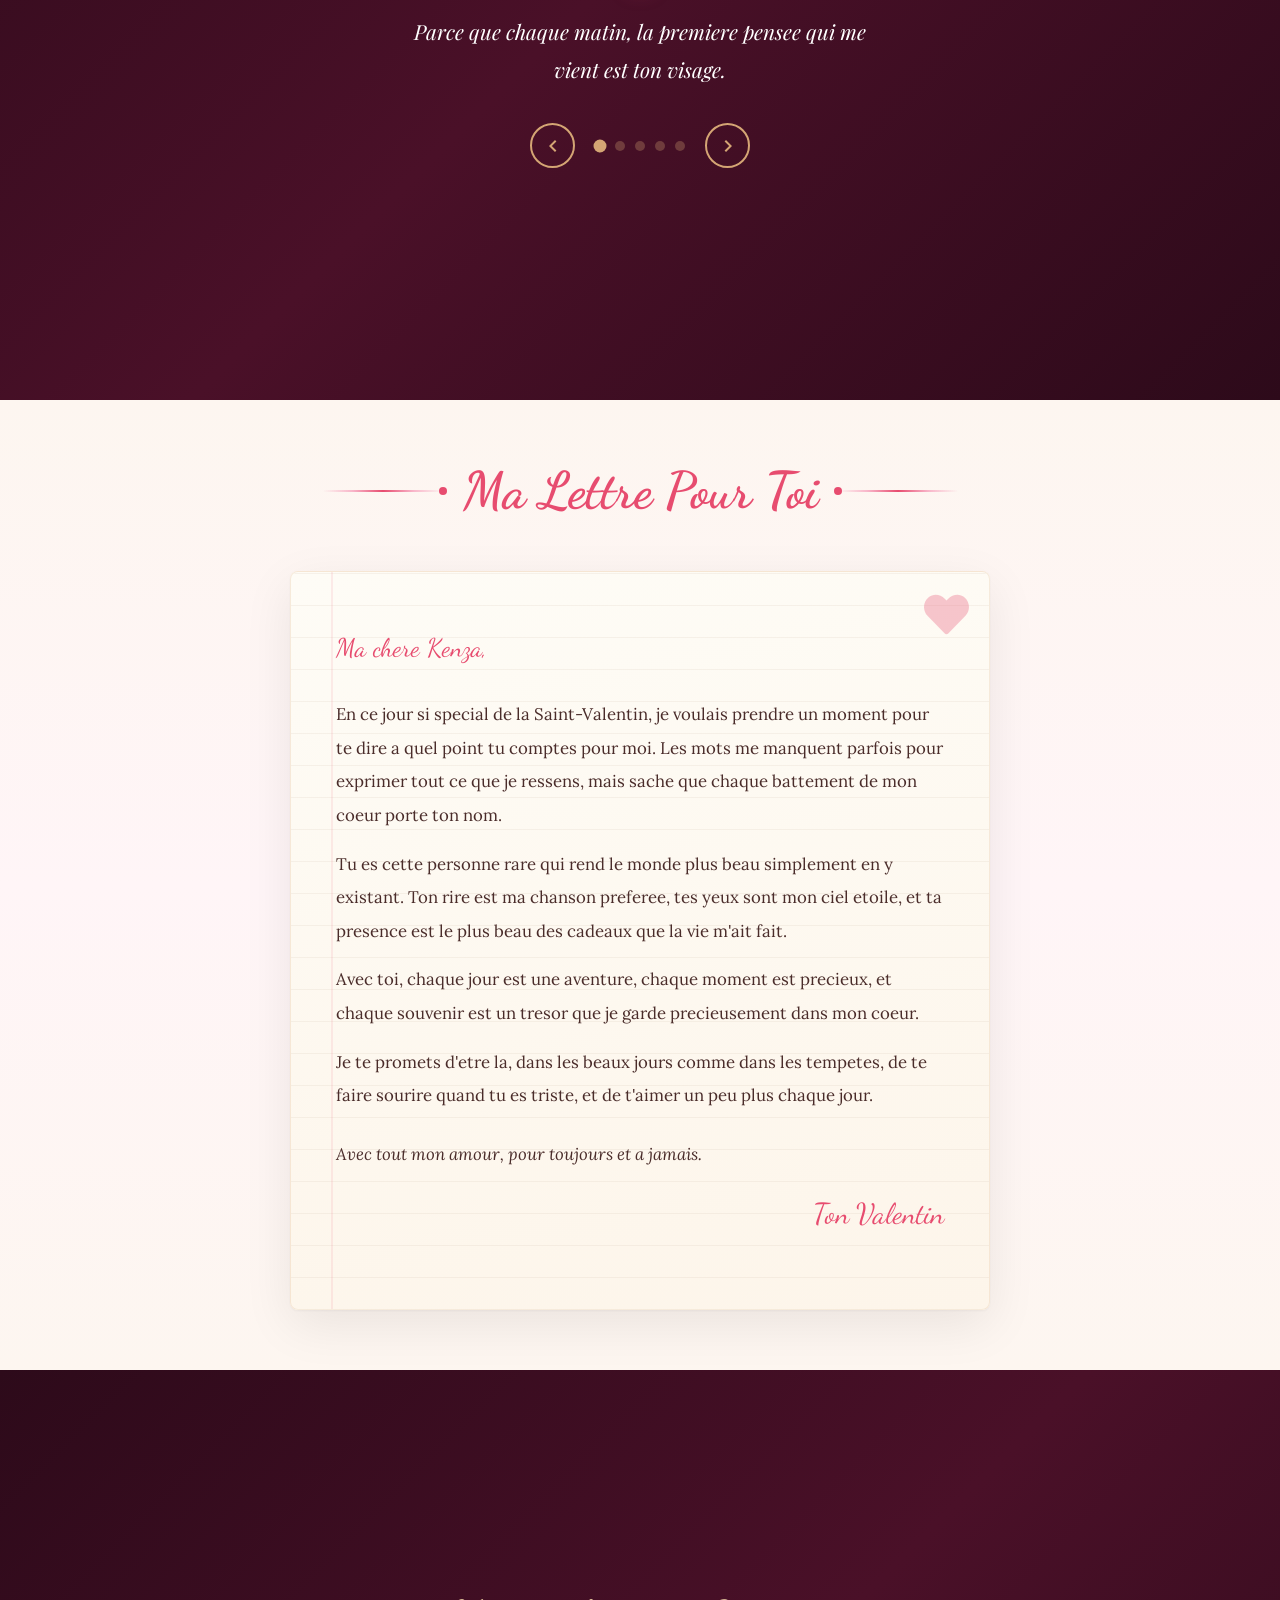
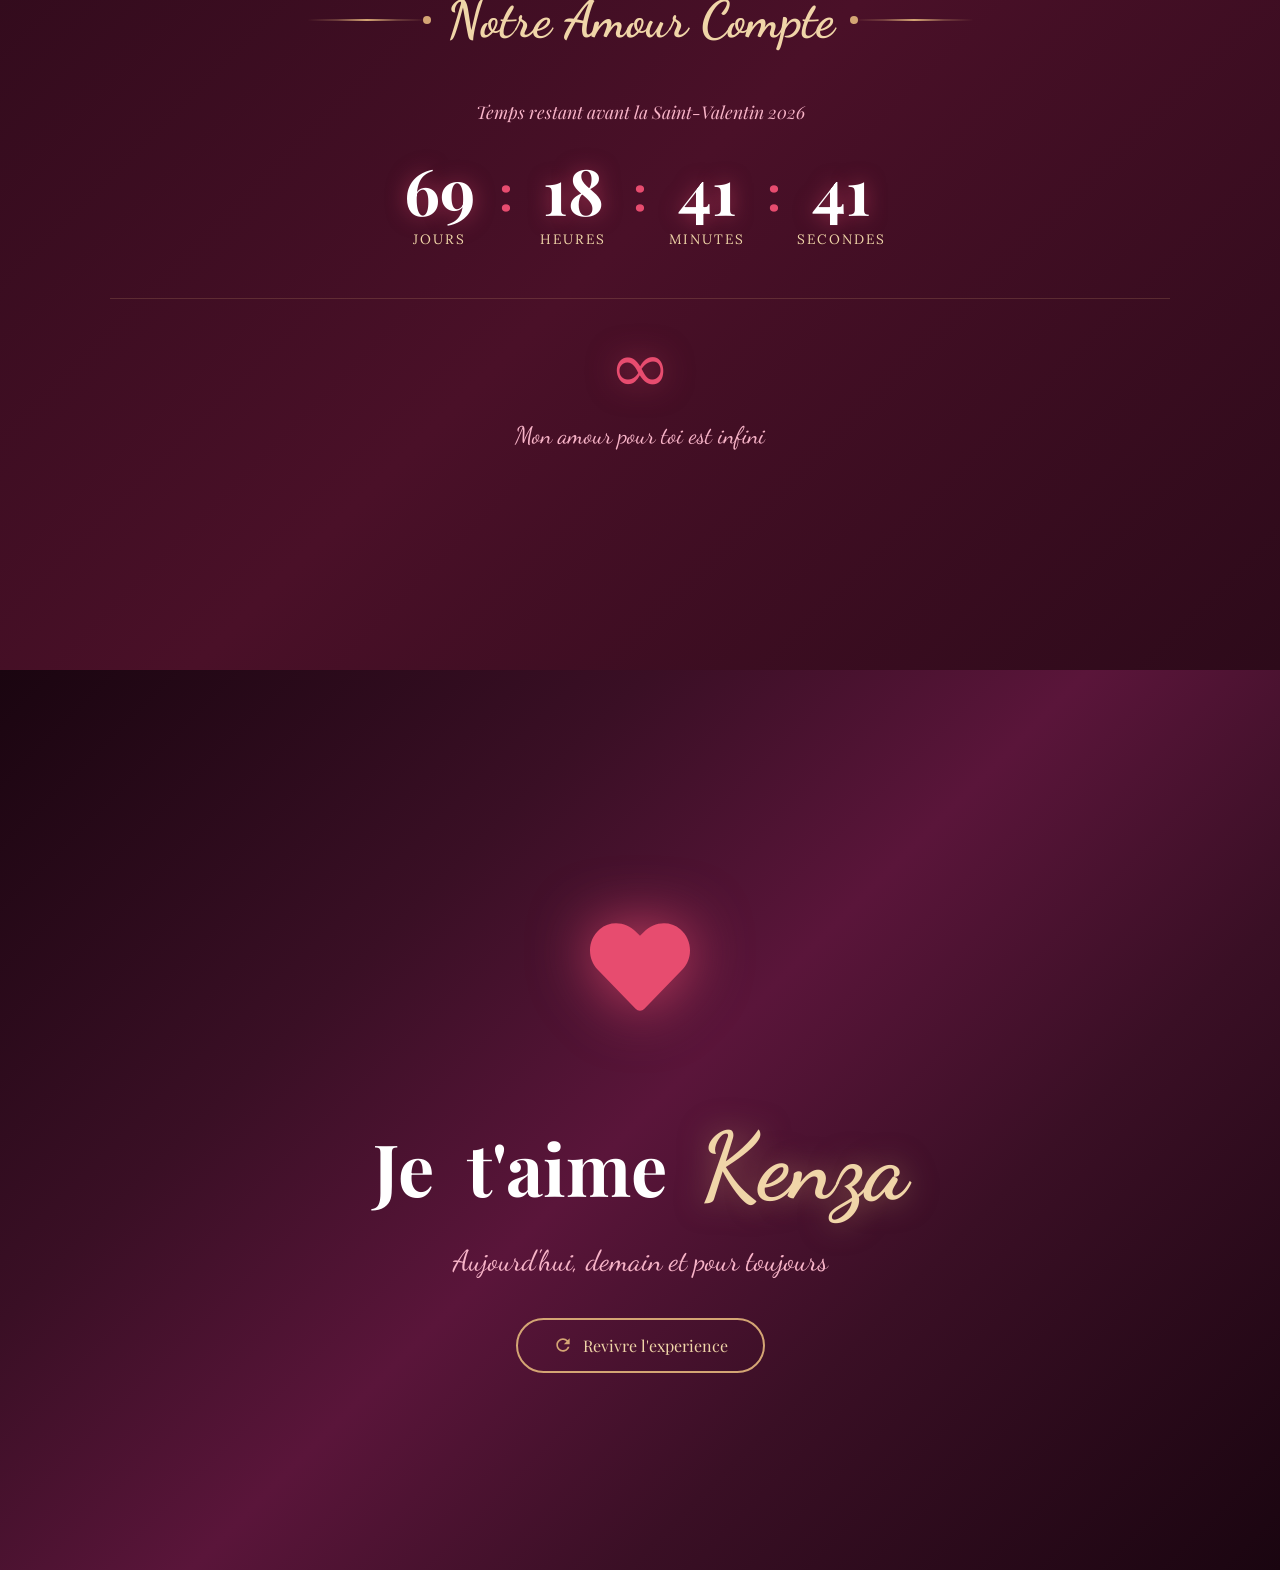
==== commit 7fb7cef3: "feat: enhance mobile responsiveness with comprehensive breakpoints - Add 5 responsive breakpoints: 1" ====
--- a/index.html
+++ b/index.html
@@ -2,7 +2,11 @@
 <html lang="fr">
 <head>
     <meta charset="UTF-8">
-    <meta name="viewport" content="width=device-width, initial-scale=1.0">
+    <meta name="viewport" content="width=device-width, initial-scale=1.0, viewport-fit=cover, maximum-scale=5">
+    <meta name="theme-color" content="#2d0a1a">
+    <meta name="apple-mobile-web-app-capable" content="yes">
+    <meta name="apple-mobile-web-app-status-bar-style" content="black-translucent">
+    <meta name="description" content="Un site romantique dedie a Kenza pour la Saint-Valentin">
     <title>Pour Toi, Kenza - Joyeuse Saint-Valentin</title>
     <link rel="preconnect" href="https://fonts.googleapis.com">
     <link rel="preconnect" href="https://fonts.gstatic.com" crossorigin>
--- a/styles.css
+++ b/styles.css
@@ -31,6 +31,19 @@
     scroll-behavior: smooth;
     font-size: 16px;
     overflow-x: hidden;
+    -webkit-text-size-adjust: 100%;
+}
+
+/* Safe area pour les ecrans a encoche (iPhone X+) */
+@supports (padding: env(safe-area-inset-bottom)) {
+    .music-toggle {
+        bottom: calc(15px + env(safe-area-inset-bottom));
+        right: calc(15px + env(safe-area-inset-right));
+    }
+
+    .side-nav {
+        right: calc(10px + env(safe-area-inset-right));
+    }
 }
 
 body {
@@ -1281,107 +1294,744 @@
 }
 
 /* ==========================================================================
-   Responsive
+   Responsive - Tablette (max 1024px)
+   ========================================================================== */
+
+@media (max-width: 1024px) {
+    .container {
+        padding: 50px 20px;
+    }
+
+    .qualities-grid {
+        grid-template-columns: repeat(2, 1fr);
+        gap: 20px;
+    }
+
+    .poem-card {
+        padding: 40px 30px;
+    }
+
+    .letter-card {
+        padding: 40px 35px;
+    }
+}
+
+/* ==========================================================================
+   Responsive - Mobile Large (max 768px)
    ========================================================================== */
 
 @media (max-width: 768px) {
+    html {
+        font-size: 15px;
+    }
+
     .container {
-        padding: 40px 15px;
-    }
-
+        padding: 40px 16px;
+    }
+
+    /* Header */
     .section-header {
         flex-wrap: wrap;
-        gap: 10px;
+        gap: 8px;
+        margin-bottom: 35px;
     }
 
     .section-title {
         white-space: normal;
+        font-size: clamp(1.6rem, 6vw, 2.5rem);
+        order: -1;
+        width: 100%;
     }
 
     .decorative-line {
-        max-width: 60px;
-    }
-
-    .poem-card {
-        padding: 35px 25px;
-    }
-
-    .poem-line {
-        font-size: 0.95rem;
-    }
-
-    .qualities-grid {
-        grid-template-columns: 1fr;
-        gap: 20px;
-    }
-
-    .letter-card {
-        padding: 35px 25px;
-    }
-
-    .letter-card::after {
-        left: 25px;
-    }
-
-    .countdown-item {
-        min-width: 70px;
-    }
-
-    .countdown-separator {
-        font-size: 2rem;
-    }
-
-    .side-nav {
-        right: 10px;
-    }
-
-    .nav-dot {
-        width: 10px;
-        height: 10px;
-    }
-
+        max-width: 80px;
+    }
+
+    /* Enveloppe */
     .envelope {
         width: 220px;
         height: 160px;
     }
 
+    .envelope-text {
+        font-size: 1.1rem;
+        padding: 0 20px;
+    }
+
+    .letter-preview {
+        width: 50px;
+        height: 50px;
+    }
+
+    .letter-k {
+        font-size: 1.6rem;
+    }
+
+    /* Hero */
+    .heart-border {
+        width: 80px;
+        height: 80px;
+    }
+
+    .hero-title {
+        margin-bottom: 10px;
+    }
+
+    .line-1 {
+        font-size: 1.5rem;
+        letter-spacing: 2px;
+    }
+
+    .line-2 {
+        font-size: 2.2rem;
+    }
+
+    .hero-subtitle {
+        font-size: 3rem;
+    }
+
+    .hero-date {
+        font-size: 0.95rem;
+        letter-spacing: 3px;
+    }
+
+    .scroll-indicator {
+        margin-top: 35px;
+    }
+
+    .scroll-arrow {
+        width: 24px;
+        height: 24px;
+    }
+
+    /* Poeme */
+    .poem-card {
+        padding: 30px 20px;
+        border-radius: 12px;
+    }
+
+    .poem-line {
+        font-size: 0.9rem;
+        line-height: 1.9;
+    }
+
+    .poem-line.signature {
+        font-size: 1.2rem;
+    }
+
+    .poem-decoration {
+        width: 40px;
+        height: 40px;
+    }
+
+    .poem-decoration::before { width: 25px; }
+    .poem-decoration::after { height: 25px; }
+
+    /* Qualites */
+    .qualities-grid {
+        grid-template-columns: 1fr;
+        gap: 16px;
+    }
+
+    .quality-card {
+        padding: 28px 20px;
+        border-radius: 12px;
+    }
+
+    .quality-icon {
+        width: 50px;
+        height: 50px;
+        margin-bottom: 15px;
+    }
+
+    .quality-icon svg {
+        width: 24px;
+        height: 24px;
+    }
+
+    .quality-card h3 {
+        font-size: 1.4rem;
+        margin-bottom: 8px;
+    }
+
+    .quality-card p {
+        font-size: 0.9rem;
+    }
+
+    /* Carousel */
     .reasons-carousel {
-        min-height: 280px;
+        min-height: 260px;
+        margin-bottom: 25px;
+    }
+
+    .reason-slide {
+        padding: 20px 15px;
+    }
+
+    .reason-number {
+        font-size: 3rem;
+        margin-bottom: 5px;
+    }
+
+    .reason-heart {
+        width: 40px;
+        height: 40px;
+        margin-bottom: 15px;
     }
 
     .reason-text {
-        font-size: 1.1rem;
-    }
-
+        font-size: 1.05rem;
+        line-height: 1.7;
+    }
+
+    .carousel-btn {
+        width: 40px;
+        height: 40px;
+    }
+
+    .carousel-btn svg {
+        width: 20px;
+        height: 20px;
+    }
+
+    /* Lettre */
+    .letter-card {
+        padding: 30px 20px;
+        border-radius: 8px;
+    }
+
+    .letter-card::after {
+        left: 20px;
+    }
+
+    .letter-content p {
+        font-size: 0.95rem;
+        line-height: 1.85;
+        margin-bottom: 12px;
+    }
+
+    .letter-greeting {
+        font-size: 1.4rem !important;
+        margin-bottom: 20px !important;
+    }
+
+    .letter-signature {
+        font-size: 1.5rem !important;
+    }
+
+    .letter-stamp {
+        width: 35px;
+        height: 35px;
+        top: 15px;
+        right: 15px;
+    }
+
+    /* Compteur */
+    .countdown-timer {
+        gap: 10px;
+    }
+
+    .countdown-item {
+        min-width: 65px;
+    }
+
+    .countdown-value {
+        font-size: 2.2rem;
+    }
+
+    .countdown-unit {
+        font-size: 0.7rem;
+        letter-spacing: 1px;
+    }
+
+    .countdown-separator {
+        font-size: 1.8rem;
+        margin-bottom: 20px;
+    }
+
+    .countdown-label {
+        font-size: 0.95rem;
+        margin-bottom: 25px;
+        padding: 0 10px;
+    }
+
+    .infinity-symbol {
+        font-size: 3rem;
+    }
+
+    .infinity-love p {
+        font-size: 1.2rem;
+    }
+
+    /* Final */
+    .giant-heart-animation {
+        width: 160px;
+        height: 160px;
+        margin-bottom: 30px;
+    }
+
+    .central-heart {
+        width: 80px;
+        height: 80px;
+    }
+
+    .final-title {
+        font-size: 2.2rem;
+    }
+
+    .kenza-name {
+        font-size: 1.2em;
+    }
+
+    .final-subtitle {
+        font-size: 1.2rem;
+        margin-bottom: 30px;
+    }
+
+    .restart-btn {
+        padding: 12px 28px;
+        font-size: 0.9rem;
+    }
+
+    /* Navigation */
+    .side-nav {
+        right: 8px;
+        gap: 10px;
+    }
+
+    .nav-dot {
+        width: 9px;
+        height: 9px;
+    }
+
+    .nav-dot::before {
+        display: none;
+    }
+
+    /* Musique */
     .music-toggle {
         bottom: 15px;
         right: 15px;
-        width: 42px;
-        height: 42px;
-    }
-}
+        width: 44px;
+        height: 44px;
+    }
+
+    .music-toggle svg {
+        width: 20px;
+        height: 20px;
+    }
+}
+
+/* ==========================================================================
+   Responsive - Mobile Small (max 480px)
+   ========================================================================== */
 
 @media (max-width: 480px) {
+    html {
+        font-size: 14px;
+    }
+
+    .container {
+        padding: 35px 12px;
+    }
+
+    /* Enveloppe */
+    .envelope {
+        width: 190px;
+        height: 140px;
+    }
+
+    .envelope-text {
+        font-size: 1rem;
+    }
+
+    .sparkle-container {
+        inset: -20px;
+    }
+
+    /* Hero */
+    .heart-border {
+        width: 65px;
+        height: 65px;
+    }
+
+    .hero-content {
+        padding: 15px;
+    }
+
+    .line-1 {
+        font-size: 1.3rem;
+    }
+
+    .line-2 {
+        font-size: 1.8rem;
+    }
+
     .hero-subtitle {
+        font-size: 2.4rem;
+    }
+
+    .hero-date {
+        font-size: 0.85rem;
+        letter-spacing: 2px;
+    }
+
+    .scroll-indicator span {
+        font-size: 0.9rem;
+    }
+
+    /* Poeme */
+    .poem-card {
+        padding: 25px 16px;
+    }
+
+    .poem-line {
+        font-size: 0.85rem;
+        line-height: 1.85;
+    }
+
+    .poem-line.signature {
+        font-size: 1.1rem;
+    }
+
+    .poem-decoration {
+        width: 30px;
+        height: 30px;
+    }
+
+    .poem-decoration.top-left { top: 10px; left: 10px; }
+    .poem-decoration.top-right { top: 10px; right: 10px; }
+    .poem-decoration.bottom-left { bottom: 10px; left: 10px; }
+    .poem-decoration.bottom-right { bottom: 10px; right: 10px; }
+
+    /* Qualites */
+    .quality-card {
+        padding: 24px 16px;
+    }
+
+    .quality-card h3 {
+        font-size: 1.3rem;
+    }
+
+    .quality-card p {
+        font-size: 0.85rem;
+    }
+
+    /* Carousel */
+    .reasons-carousel {
+        min-height: 240px;
+    }
+
+    .reason-number {
         font-size: 2.5rem;
     }
 
+    .reason-heart {
+        width: 35px;
+        height: 35px;
+        margin-bottom: 12px;
+    }
+
+    .reason-text {
+        font-size: 0.95rem;
+        padding: 0 5px;
+    }
+
+    .carousel-controls {
+        gap: 12px;
+    }
+
+    .carousel-btn {
+        width: 36px;
+        height: 36px;
+    }
+
+    .dot {
+        width: 8px;
+        height: 8px;
+    }
+
+    /* Lettre */
+    .letter-card {
+        padding: 25px 16px;
+    }
+
+    .letter-card::after {
+        left: 16px;
+    }
+
+    .letter-content p {
+        font-size: 0.88rem;
+        line-height: 1.8;
+    }
+
+    .letter-greeting {
+        font-size: 1.2rem !important;
+    }
+
+    .letter-signature {
+        font-size: 1.3rem !important;
+    }
+
+    /* Compteur */
     .countdown-timer {
-        gap: 10px;
+        gap: 6px;
+    }
+
+    .countdown-item {
+        min-width: 55px;
+        background: rgba(255, 255, 255, 0.05);
+        border-radius: 10px;
+        padding: 10px 5px;
     }
 
     .countdown-value {
+        font-size: 1.8rem;
+    }
+
+    .countdown-unit {
+        font-size: 0.6rem;
+    }
+
+    .countdown-separator {
+        font-size: 1.4rem;
+        margin-bottom: 15px;
+    }
+
+    .infinity-symbol {
+        font-size: 2.5rem;
+    }
+
+    .infinity-love p {
+        font-size: 1rem;
+    }
+
+    /* Final */
+    .giant-heart-animation {
+        width: 130px;
+        height: 130px;
+        margin-bottom: 25px;
+    }
+
+    .central-heart {
+        width: 60px;
+        height: 60px;
+    }
+
+    .final-title {
+        font-size: 1.8rem;
+    }
+
+    .word-by-word {
+        margin: 0 4px;
+    }
+
+    .final-subtitle {
+        font-size: 1rem;
+        padding: 0 10px;
+    }
+
+    .restart-btn {
+        padding: 10px 24px;
+        font-size: 0.85rem;
+        gap: 8px;
+    }
+
+    .restart-btn svg {
+        width: 16px;
+        height: 16px;
+    }
+
+    /* Navigation */
+    .side-nav {
+        right: 5px;
+        gap: 8px;
+    }
+
+    .nav-dot {
+        width: 8px;
+        height: 8px;
+        border-width: 1.5px;
+    }
+}
+
+/* ==========================================================================
+   Responsive - Tres petit ecran (max 360px)
+   ========================================================================== */
+
+@media (max-width: 360px) {
+    .container {
+        padding: 30px 10px;
+    }
+
+    .envelope {
+        width: 170px;
+        height: 125px;
+    }
+
+    .line-2 {
+        font-size: 1.6rem;
+    }
+
+    .hero-subtitle {
         font-size: 2rem;
     }
 
+    .poem-line {
+        font-size: 0.8rem;
+    }
+
+    .countdown-item {
+        min-width: 48px;
+        padding: 8px 3px;
+    }
+
+    .countdown-value {
+        font-size: 1.5rem;
+    }
+
+    .countdown-separator {
+        font-size: 1.2rem;
+    }
+
+    .final-title {
+        font-size: 1.5rem;
+    }
+
+    .reason-text {
+        font-size: 0.88rem;
+    }
+}
+
+/* ==========================================================================
+   Responsive - Orientation paysage mobile
+   ========================================================================== */
+
+@media (max-height: 500px) and (orientation: landscape) {
+    .screen {
+        min-height: auto;
+        padding: 40px 0;
+    }
+
+    #envelope-screen,
+    #hero,
+    #final {
+        min-height: 100vh;
+    }
+
+    .hero-content {
+        padding: 10px 20px;
+    }
+
+    .heart-frame {
+        margin-bottom: 10px;
+    }
+
+    .heart-border {
+        width: 50px;
+        height: 50px;
+    }
+
+    .scroll-indicator {
+        margin-top: 15px;
+    }
+
     .giant-heart-animation {
-        width: 150px;
-        height: 150px;
+        width: 100px;
+        height: 100px;
+        margin-bottom: 15px;
     }
 
     .central-heart {
-        width: 70px;
-        height: 70px;
+        width: 50px;
+        height: 50px;
+    }
+}
+
+/* ==========================================================================
+   Touch-friendly adjustments
+   ========================================================================== */
+
+@media (hover: none) and (pointer: coarse) {
+    /* Zones tactiles plus grandes */
+    .carousel-btn {
+        width: 48px;
+        height: 48px;
+        min-width: 48px;
+        min-height: 48px;
+    }
+
+    .dot {
+        width: 12px;
+        height: 12px;
+        padding: 6px;
+        box-sizing: content-box;
+    }
+
+    .carousel-dots {
+        gap: 14px;
+    }
+
+    .nav-dot {
+        padding: 4px;
+        box-sizing: content-box;
+    }
+
+    .side-nav {
+        gap: 14px;
+    }
+
+    .music-toggle {
+        width: 48px;
+        height: 48px;
+        min-width: 48px;
+        min-height: 48px;
+    }
+
+    .restart-btn {
+        padding: 14px 32px;
+        min-height: 48px;
+    }
+
+    /* Desactiver les effets hover sur tactile */
+    .quality-card:hover {
+        transform: none;
+        box-shadow: 0 8px 30px rgba(231, 76, 111, 0.08);
+    }
+
+    .quality-card:hover::before {
+        transform: scaleX(0);
+    }
+
+    /* Active state pour le tactile */
+    .quality-card:active {
+        transform: scale(0.98);
+        box-shadow: 0 4px 20px rgba(231, 76, 111, 0.15);
+    }
+
+    .carousel-btn:active {
+        background: var(--gold);
+    }
+
+    .carousel-btn:active svg {
+        fill: var(--dark);
+    }
+
+    .envelope-wrapper:active .envelope-flap {
+        transform: rotateX(180deg);
+    }
+
+    /* Swipe hint */
+    .reasons-carousel::after {
+        content: 'Glissez pour naviguer';
+        position: absolute;
+        bottom: -5px;
+        left: 50%;
+        transform: translateX(-50%);
+        font-family: var(--font-body);
+        font-size: 0.7rem;
+        color: rgba(212, 165, 116, 0.4);
+        letter-spacing: 1px;
     }
 }
 
